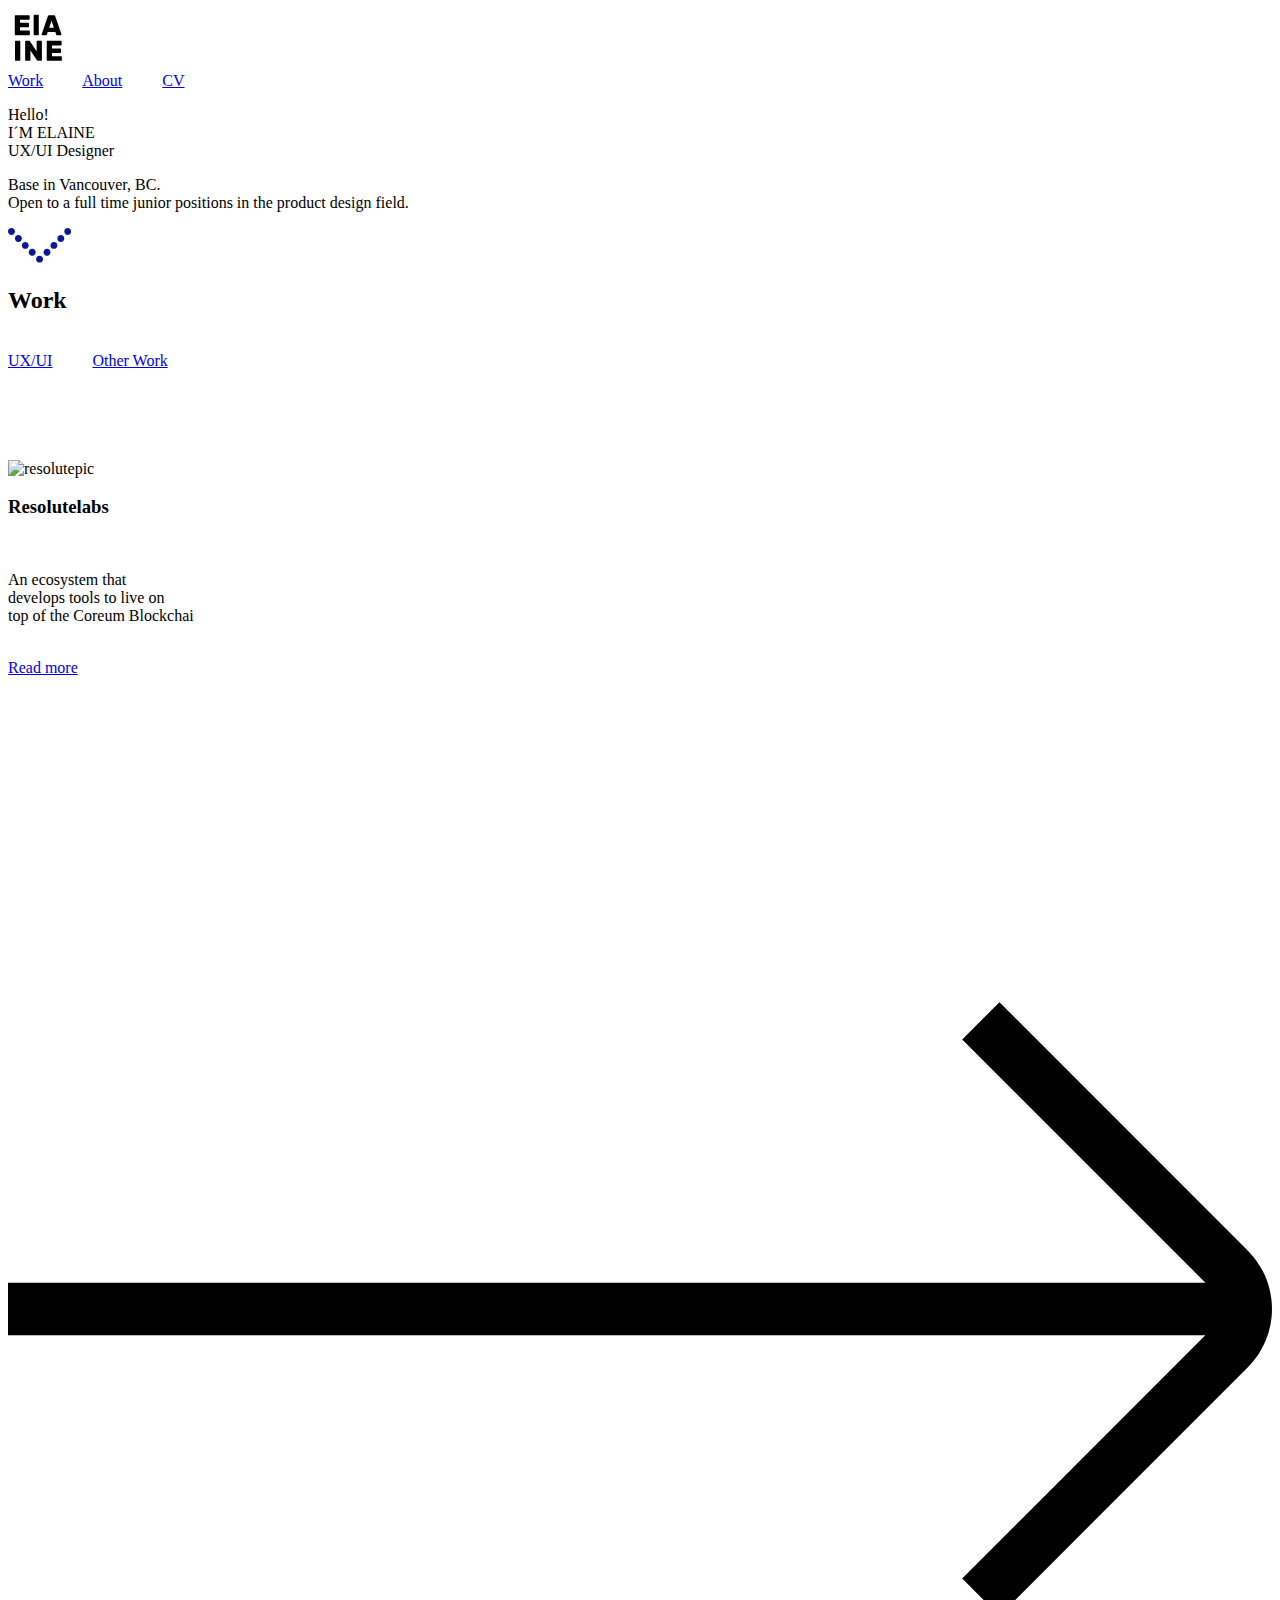
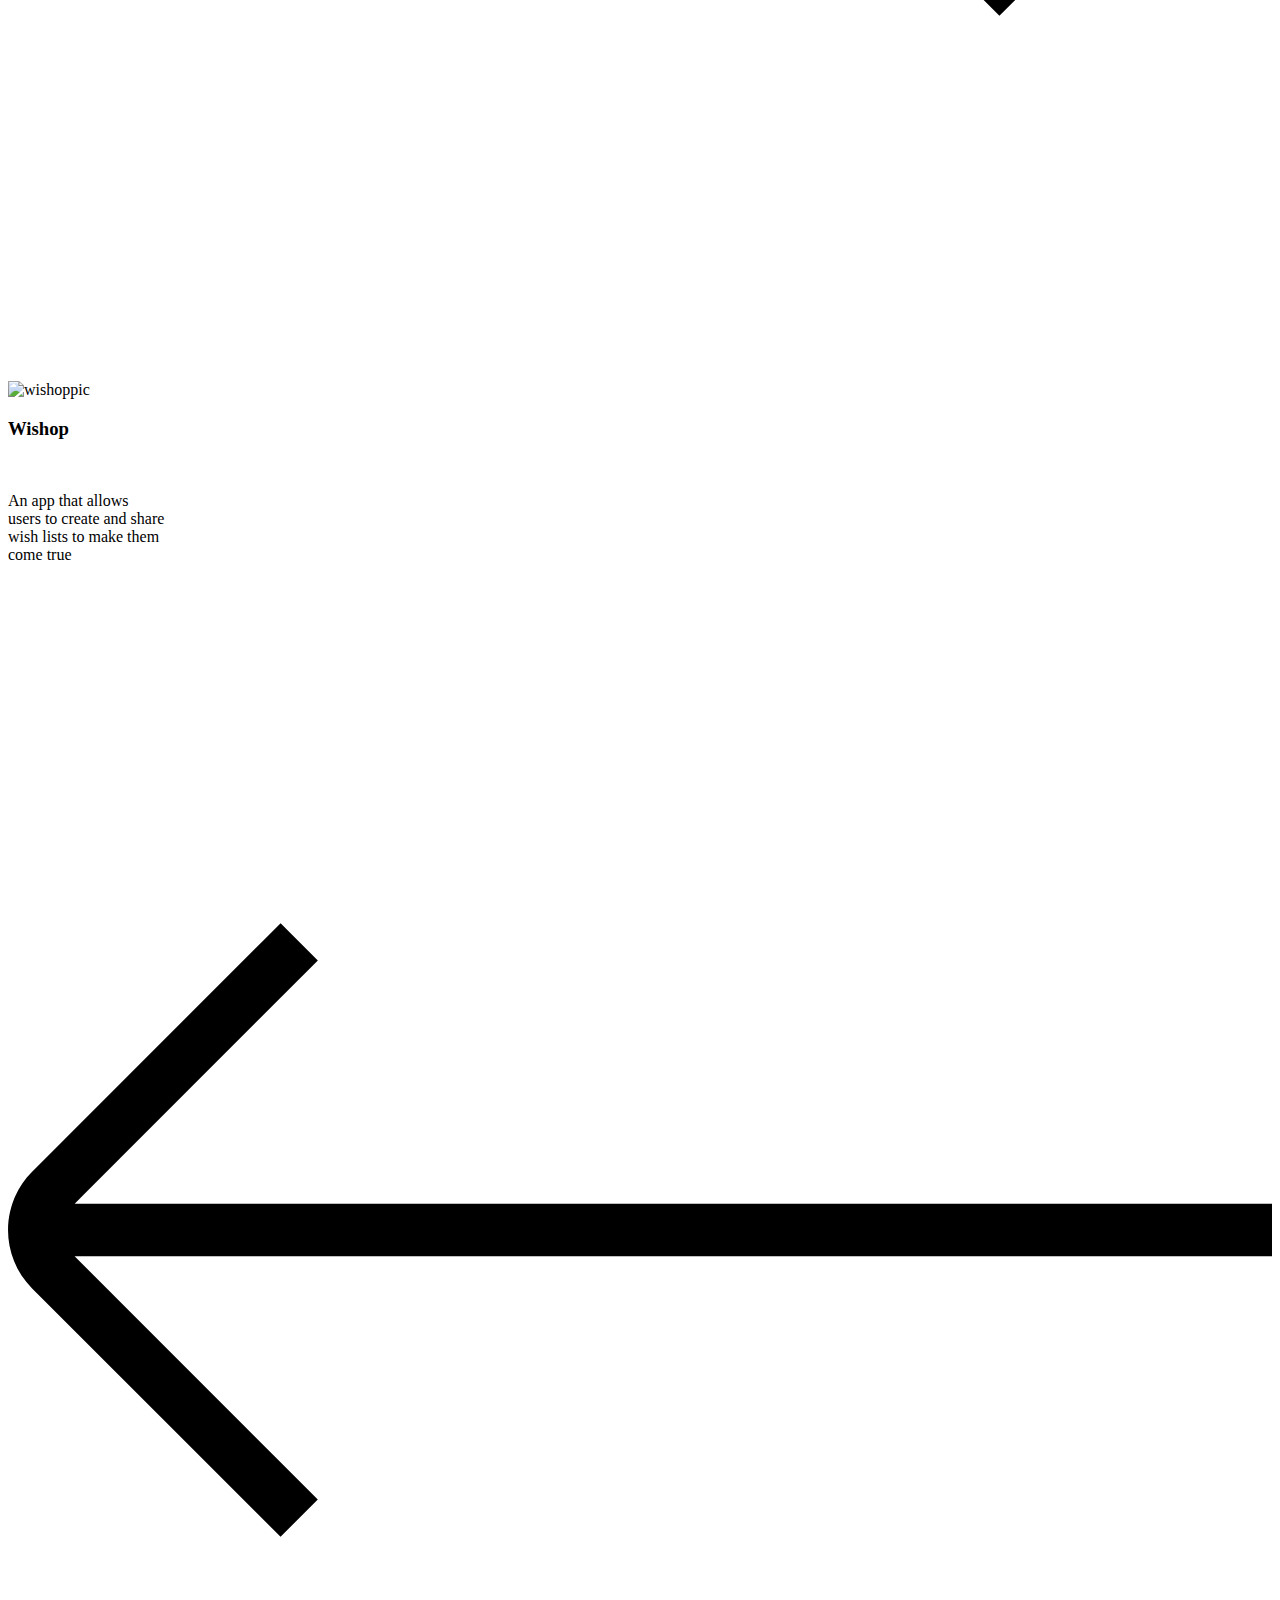
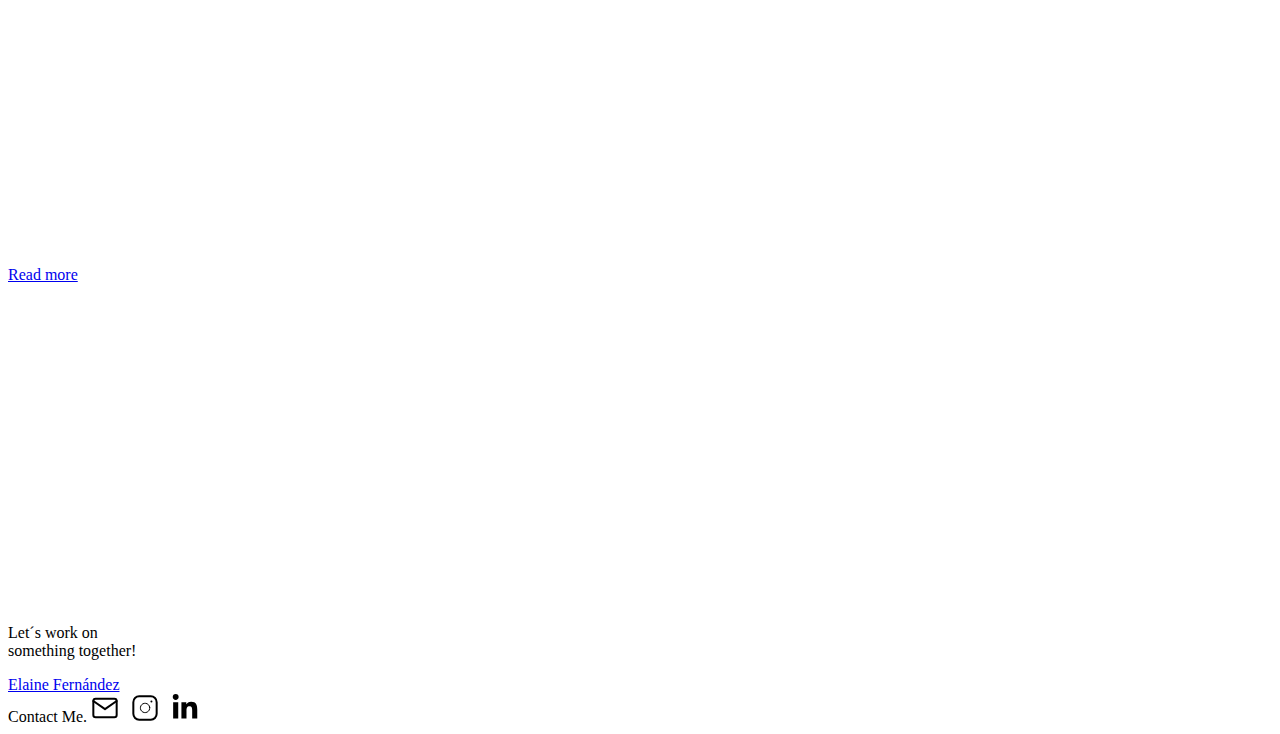
==== index.html @ 351477cb "Update index.html" ====
<!DOCTYPE html>
<html>
<head>
    <meta charset="UTF-8" />
    <meta name="viewport" content="width=device-width, initial-scale=1">

    <title>Elaine Portfolio</title>

    <link rel="stylesheet" href="https://cdn.jsdelivr.net/gh/jgthms/minireset.css@master/minireset.min.css">
    <link rel="stylesheet" href="style.css">

    <link rel="preconnect" href="https://fonts.googleapis.com">
   

    <link rel="preconnect" href="https://fonts.gstatic.com" crossorigin>
    <link href="https://fonts.googleapis.com/css2?family=Rubik:ital,wght@0,300;0,400;0,500;0,600;0,700;0,800;1,300&display=swap" rel="stylesheet">

   
    <link rel="icon" type="image/x-icon" href="Images/Favicone.svg">
  
    
</head>


<body>
    

    <section class="topnavbar1">
      

        <a href="logo"><svg height="60px" stroke-miterlimit="10" style="fill-rule:nonzero;clip-rule:evenodd;stroke-linecap:round;stroke-linejoin:round;" version="1.1" viewBox="0 0 37 42" width="60px"  xml:space="preserve" xmlns="http://www.w3.org/2000/svg" xmlns:vectornator="http://vectornator.io" xmlns:xlink="http://www.w3.org/1999/xlink">
        <defs/>
        <g id="Untitled" vectornator:layerName="Untitled">
        <path d="M12.2575 15.8C12.4042 15.8 12.5308 15.8533 12.6375 15.96C12.7442 16.0667 12.7975 16.1933 12.7975 16.34L12.7975 18.46C12.7975 18.6067 12.7442 18.7333 12.6375 18.84C12.5308 18.9467 12.4042 19 12.2575 19L2.7775 19C2.63083 19 2.50417 18.9467 2.3975 18.84C2.29083 18.7333 2.2375 18.6067 2.2375 18.46L2.2375 5.54C2.2375 5.39333 2.29083 5.26667 2.3975 5.16C2.50417 5.05333 2.63083 5 2.7775 5L12.0975 5C12.2442 5 12.3708 5.05333 12.4775 5.16C12.5842 5.26667 12.6375 5.39333 12.6375 5.54L12.6375 7.66C12.6375 7.80667 12.5842 7.93333 12.4775 8.04C12.3708 8.14667 12.2442 8.2 12.0975 8.2L5.9375 8.2L5.9375 10.36L11.6575 10.36C11.8042 10.36 11.9308 10.4133 12.0375 10.52C12.1442 10.6267 12.1975 10.7533 12.1975 10.9L12.1975 13.02C12.1975 13.1667 12.1442 13.2933 12.0375 13.4C11.9308 13.5067 11.8042 13.56 11.6575 13.56L5.9375 13.56L5.9375 15.8L12.2575 15.8ZM19.0491 18.46C19.0491 18.6067 18.9957 18.7333 18.8891 18.84C18.7824 18.9467 18.6557 19 18.5091 19L15.9891 19C15.8424 19 15.7157 18.9467 15.6091 18.84C15.5024 18.7333 15.4491 18.6067 15.4491 18.46L15.4491 5.34C15.4491 5.19333 15.5024 5.06667 15.6091 4.96C15.7157 4.85333 15.8424 4.8 15.9891 4.8L18.5091 4.8C18.6557 4.8 18.7824 4.85333 18.8891 4.96C18.9957 5.06667 19.0491 5.19333 19.0491 5.34L19.0491 18.46ZM29.607 5C29.8737 5 30.0737 5.07333 30.207 5.22C30.3537 5.36667 30.4537 5.51333 30.507 5.66L34.867 18.26C34.9204 18.3933 34.947 18.4933 34.947 18.56C34.947 18.68 34.9004 18.7867 34.807 18.88C34.727 18.96 34.627 19 34.507 19L31.987 19C31.7204 19 31.527 18.9467 31.407 18.84C31.3004 18.72 31.2337 18.6067 31.207 18.5L30.647 16.84L25.327 16.84L24.767 18.5C24.7404 18.6067 24.667 18.72 24.547 18.84C24.4404 18.9467 24.2537 19 23.987 19L21.467 19C21.347 19 21.2404 18.96 21.147 18.88C21.067 18.7867 21.027 18.68 21.027 18.56C21.027 18.4933 21.0537 18.3933 21.107 18.26L25.467 5.66C25.5204 5.51333 25.6137 5.36667 25.747 5.22C25.8937 5.07333 26.1004 5 26.367 5L29.607 5ZM26.367 13.74L29.607 13.74L27.987 8.94L26.367 13.74Z" fill="#000000" fill-rule="nonzero" opacity="1" stroke="none" vectornator:layerName="path"/>
        <path d="M2.94 37C2.79333 37 2.66667 36.9467 2.56 36.84C2.45333 36.7333 2.4 36.6067 2.4 36.46L2.4 23.54C2.4 23.3933 2.45333 23.2667 2.56 23.16C2.66667 23.0533 2.79333 23 2.94 23L5.56 23C5.70667 23 5.83333 23.0533 5.94 23.16C6.04667 23.2667 6.1 23.3933 6.1 23.54L6.1 36.46C6.1 36.6067 6.04667 36.7333 5.94 36.84C5.83333 36.9467 5.70667 37 5.56 37L2.94 37ZM18.6039 37C18.3772 37 18.1906 36.94 18.0439 36.82C17.9106 36.7 17.8239 36.6067 17.7839 36.54L13.2039 29.7L13.2039 36.46C13.2039 36.6067 13.1506 36.7333 13.0439 36.84C12.9372 36.9467 12.8106 37 12.6639 37L10.0439 37C9.89724 37 9.77057 36.9467 9.66391 36.84C9.55724 36.7333 9.50391 36.6067 9.50391 36.46L9.50391 23.54C9.50391 23.3933 9.55724 23.2667 9.66391 23.16C9.77057 23.0533 9.89724 23 10.0439 23L12.1239 23C12.3506 23 12.5306 23.06 12.6639 23.18C12.8106 23.3 12.9039 23.3933 12.9439 23.46L17.5239 30.3L17.5239 23.54C17.5239 23.3933 17.5772 23.2667 17.6839 23.16C17.7906 23.0533 17.9172 23 18.0639 23L20.6839 23C20.8306 23 20.9572 23.0533 21.0639 23.16C21.1706 23.2667 21.2239 23.3933 21.2239 23.54L21.2239 36.46C21.2239 36.6067 21.1706 36.7333 21.0639 36.84C20.9572 36.9467 20.8306 37 20.6839 37L18.6039 37ZM34.6356 33.8C34.7823 33.8 34.909 33.8533 35.0156 33.96C35.1223 34.0667 35.1756 34.1933 35.1756 34.34L35.1756 36.46C35.1756 36.6067 35.1223 36.7333 35.0156 36.84C34.909 36.9467 34.7823 37 34.6356 37L25.1556 37C25.009 37 24.8823 36.9467 24.7756 36.84C24.669 36.7333 24.6156 36.6067 24.6156 36.46L24.6156 23.54C24.6156 23.3933 24.669 23.2667 24.7756 23.16C24.8823 23.0533 25.009 23 25.1556 23L34.4756 23C34.6223 23 34.749 23.0533 34.8556 23.16C34.9623 23.2667 35.0156 23.3933 35.0156 23.54L35.0156 25.66C35.0156 25.8067 34.9623 25.9333 34.8556 26.04C34.749 26.1467 34.6223 26.2 34.4756 26.2L28.3156 26.2L28.3156 28.36L34.0356 28.36C34.1823 28.36 34.309 28.4133 34.4156 28.52C34.5223 28.6267 34.5756 28.7533 34.5756 28.9L34.5756 31.02C34.5756 31.1667 34.5223 31.2933 34.4156 31.4C34.309 31.5067 34.1823 31.56 34.0356 31.56L28.3156 31.56L28.3156 33.8L34.6356 33.8Z" fill="#000000" fill-rule="nonzero" opacity="1" stroke="none" vectornator:layerName="path"/>
        </g>
        </svg></a> 
    

      <div class="topnavbar">

            <a class="active" href="#work">Work</a>
            &emsp;&emsp; 
            <a class=¨about¨ href="#aboutme">About</a>
            &emsp;&emsp; 
            <a class=¨cv¨ href="#CV">CV</a>
      </div>
                        
    </section>
             

    <section class="header"> 
      
      <div class="title">

        <p>
          Hello!
          <br>I´M <span>ELAINE</span><br>
          UX/UI Designer  
        </p>
    
      </div>
        
      <div class="subtitle">

        <p> Base in Vancouver, BC.<br>
        Open to a full time junior positions in the product design field.
        </p>

      </div>
      
    
        
      <div class="arrowdown">

        <a href="arrowdown1"><svg height="5%" width="5%" stroke-miterlimit="10" style="fill-rule:nonzero;clip-rule:evenodd;stroke-linecap:round;stroke-linejoin:round;" version="1.1" viewBox="0 0 129 71" xml:space="preserve" xmlns="http://www.w3.org/2000/svg" xmlns:vectornator="http://vectornator.io" xmlns:xlink="http://www.w3.org/1999/xlink">
          <defs/>
          <clipPath id="ArtboardFrame">
          <rect height="71" width="129" x="0" y="0"/>
          </clipPath>
          <g clip-path="url(#ArtboardFrame)" id="Untitled" vectornator:layerName="Untitled">
          <path d="M0 7.1C0 3.17878 3.15849 0 7.05469 0C10.9509 0 14.1094 3.17878 14.1094 7.1C14.1094 11.0212 10.9509 14.2 7.05469 14.2C3.15849 14.2 0 11.0212 0 7.1Z" fill="#07169a" fill-rule="nonzero" opacity="1" stroke="none" vectornator:layerName="ellipse"/>
          <path d="M114.89 7.1C114.89 3.17878 118.049 0 121.945 0C125.841 0 129 3.17878 129 7.1C129 11.0212 125.841 14.2 121.945 14.2C118.049 14.2 114.89 11.0212 114.89 7.1Z" fill="#07169a" fill-rule="nonzero" opacity="1" stroke="none" vectornator:layerName="ellipse"/>
          <path d="M14.1094 21.3C14.1094 17.3788 17.2679 14.2 21.1641 14.2C25.0603 14.2 28.2188 17.3788 28.2188 21.3C28.2188 25.2212 25.0603 28.4 21.1641 28.4C17.2679 28.4 14.1094 25.2212 14.1094 21.3Z" fill="#07169a" fill-rule="nonzero" opacity="1" stroke="none" vectornator:layerName="ellipse"/>
          <path d="M100.781 21.3C100.781 17.3788 103.94 14.2 107.836 14.2C111.732 14.2 114.891 17.3788 114.891 21.3C114.891 25.2212 111.732 28.4 107.836 28.4C103.94 28.4 100.781 25.2212 100.781 21.3Z" fill="#07169a" fill-rule="nonzero" opacity="1" stroke="none" vectornator:layerName="ellipse"/>
          <path d="M28.2187 35.5C28.2187 31.5788 31.3772 28.4 35.2734 28.4C39.1696 28.4 42.3281 31.5788 42.3281 35.5C42.3281 39.4212 39.1696 42.6 35.2734 42.6C31.3772 42.6 28.2187 39.4212 28.2187 35.5Z" fill="#07169a" fill-rule="nonzero" opacity="1" stroke="none" vectornator:layerName="ellipse"/>
          <path d="M42.3281 49.7C42.3281 45.7788 45.4866 42.6 49.3828 42.6C53.279 42.6 56.4375 45.7788 56.4375 49.7C56.4375 53.6212 53.279 56.8 49.3828 56.8C45.4866 56.8 42.3281 53.6212 42.3281 49.7Z" fill="#07169a" fill-rule="nonzero" opacity="1" stroke="none" vectornator:layerName="ellipse"/>
          <path d="M72.5625 49.7C72.5625 45.7788 75.721 42.6 79.6172 42.6C83.5134 42.6 86.6719 45.7788 86.6719 49.7C86.6719 53.6212 83.5134 56.8 79.6172 56.8C75.721 56.8 72.5625 53.6212 72.5625 49.7Z" fill="#07169a" fill-rule="nonzero" opacity="1" stroke="none" vectornator:layerName="ellipse"/>
          <path d="M57.3646 63.9C57.3646 59.9788 60.5231 56.8 64.4193 56.8C68.3155 56.8 71.474 59.9788 71.474 63.9C71.474 67.8212 68.3155 71 64.4193 71C60.5231 71 57.3646 67.8212 57.3646 63.9Z" fill="#07169a" fill-rule="nonzero" opacity="1" stroke="none" vectornator:layerName="ellipse"/>
          <path d="M86.6719 35.5C86.6719 31.5788 89.8304 28.4 93.7266 28.4C97.6228 28.4 100.781 31.5788 100.781 35.5C100.781 39.4212 97.6228 42.6 93.7266 42.6C89.8304 42.6 86.6719 39.4212 86.6719 35.5Z" fill="#07169a" fill-rule="nonzero" opacity="1" stroke="none" vectornator:layerName="ellipse"/>
          </g>
          </svg>
          </a>

        </div>

        
      </section>



    <section class="work"> 

            <h2>Work</h2>
            <br>

      <div class="projects"> 
            

            <a class="active" href="#ux_ui">UX/UI</a>
            &emsp;&emsp;
            <a class=¨other¨ href="#other_work">Other Work</a>
        
            <br><br><br><br><br><br>
        
      </div>
    
  </Section>
    
  <section class="resolutelabs">

        <div class="imageresolute">
          <img src="Images/Pic_1_Resolute.jpg" alt="resolutepic" width="447" height="588">
        </div>

        <div class="resolutetext">
  
            <h3>Resolutelabs</h3> <br>
        
              <p> An ecosystem that <br> 
                develops tools to live on <br> 
                top of the Coreum Blockchai  
              </p>
            
            <br>

            <div class="read">

              <a class="read1" href="moreresolutelabs">Read more 

                <svg xmlns="http://www.w3.org/2000/svg" id="arrow-right" data-name="Layer 1" viewBox="0 0 24 24" class="arrow-right-d">
                <path d="m23.542,10.892l-4.717-4.717-.707.707,4.618,4.618H0v1h22.734l-4.617,4.617.707.707,4.718-4.718c.61-.61.61-1.604,0-2.214Z"/> 
                </svg>
        
              </a> 
  
            </div>  

        </div>

    </section>
    
      <br><br>
      
     
    
      <section class="wishop">

        <div class="imagewishop">
          <img src="Images/Pic_2_Whishop.jpg" alt="wishoppic" width="447" height="588">
        </div>

        <div class="wishoptext">
  
            <h3>Wishop</h3><br>
        
            <p>An app that allows<br> 
                users to create and share<br> 
                wish lists to make them<br> 
                come true
            </p>
            <br>

            <div class="read">

              <a class="read1" href="moreresolutelabs">

                <svg xmlns="http://www.w3.org/2000/svg" id="Layer_1" data-name="Layer 1" viewBox="0 0 24 24" class="arrow-left">
                  <path d="m24,11.5H1.266l4.617-4.617-.707-.707L.458,10.894c-.61.61-.61,1.604,0,2.215l4.717,4.716.707-.707L1.265,12.5h22.735v-1Z"/>
                </svg>
                Read more 
              </a> 
            </div>  

        </div>
    
      </section>



      <br><br><br><br><br><br><br><br><br><br><br><br><br><br><br><br><br><br>

      <section class="bluestripe">

        <p>Let´s work on <br>something together!</p>

      </section>


    
    <footer>


    <section class="boxmodel"> 

      <div class="ef">
          <a href="home"><i class="elainefernandez"></i>Elaine Fernández</a> 
         
      </div>
          
      
      <div class="contact">
        
          <span class="con">Contact Me.</span>

            
           <span class="iconsf">
           
            <a href="mail"><svg width="28" height="28"  viewBox="0 0 28 28" fill="none" xmlns="http://www.w3.org/2000/svg">
            <path d="M4.66666 4.66669H23.3333C24.6167 4.66669 25.6667 5.71669 25.6667 7.00002V21C25.6667 22.2834 24.6167 23.3334 23.3333 23.3334H4.66666C3.38333 23.3334 2.33333 22.2834 2.33333 21V7.00002C2.33333 5.71669 3.38333 4.66669 4.66666 4.66669Z" stroke="black" stroke-width="2" stroke-linecap="round" stroke-linejoin="round"/>
            <path d="M25.6667 7L14 15.1667L2.33333 7" stroke="black" stroke-width="2" stroke-linecap="round" stroke-linejoin="round"/>
            </svg></a>
            &nbsp;

            <a href="instagram"><svg width="28" height="28" viewBox="0 0 28 28" fill="none" xmlns="http://www.w3.org/2000/svg">
            <path d="M19.8333 2.33331H8.16666C4.945 2.33331 2.33333 4.94499 2.33333 8.16665V19.8333C2.33333 23.055 4.945 25.6666 8.16666 25.6666H19.8333C23.055 25.6666 25.6667 23.055 25.6667 19.8333V8.16665C25.6667 4.94499 23.055 2.33331 19.8333 2.33331Z" stroke="black" stroke-width="2" stroke-linecap="round" stroke-linejoin="round"/>
            <path d="M18.6667 13.265C18.8106 14.2359 18.6448 15.2276 18.1927 16.0988C17.7406 16.9701 17.0253 17.6766 16.1486 18.1179C15.2718 18.5592 14.2782 18.7128 13.3091 18.5569C12.34 18.401 11.4447 17.9434 10.7506 17.2493C10.0566 16.5553 9.59902 15.66 9.44308 14.6909C9.28714 13.7218 9.44074 12.7282 9.88205 11.8514C10.3234 10.9746 11.0299 10.2593 11.9011 9.80727C12.7724 9.35518 13.764 9.18934 14.735 9.33332C15.7254 9.48018 16.6423 9.94169 17.3503 10.6497C18.0583 11.3577 18.5198 12.2746 18.6667 13.265Z" stroke="black" stroke-width="1" stroke-linecap="round" stroke-linejoin="round"/>
            <path d="M20.4167 7.58331H20.4283" stroke="black" stroke-width="2" stroke-linecap="round" stroke-linejoin="round"/>
            </svg></a>
            &nbsp;
            
            <a href="linkedin"><svg width="28" height="28" xmlns="http://www.w3.org/2000/svg" viewBox="0 0 448 512">
            <path d="M100.28 448H7.4V148.9h92.88zM53.79 108.1C24.09 108.1 0 83.5 0 53.8a53.79 53.79 0 0 1 107.58 0c0 29.7-24.1 54.3-53.79 54.3zM447.9 448h-92.68V302.4c0-34.7-.7-79.2-48.29-79.2-48.29 0-55.69 37.7-55.69 76.7V448h-92.78V148.9h89.08v40.8h1.3c12.4-23.5 42.69-48.3 87.88-48.3 94 0 111.28 61.9 111.28 142.3V448z"/></svg>
            </a>
          
          </span>
        </div>
     

    </section>

    </footer>

    
  </body>


</html>
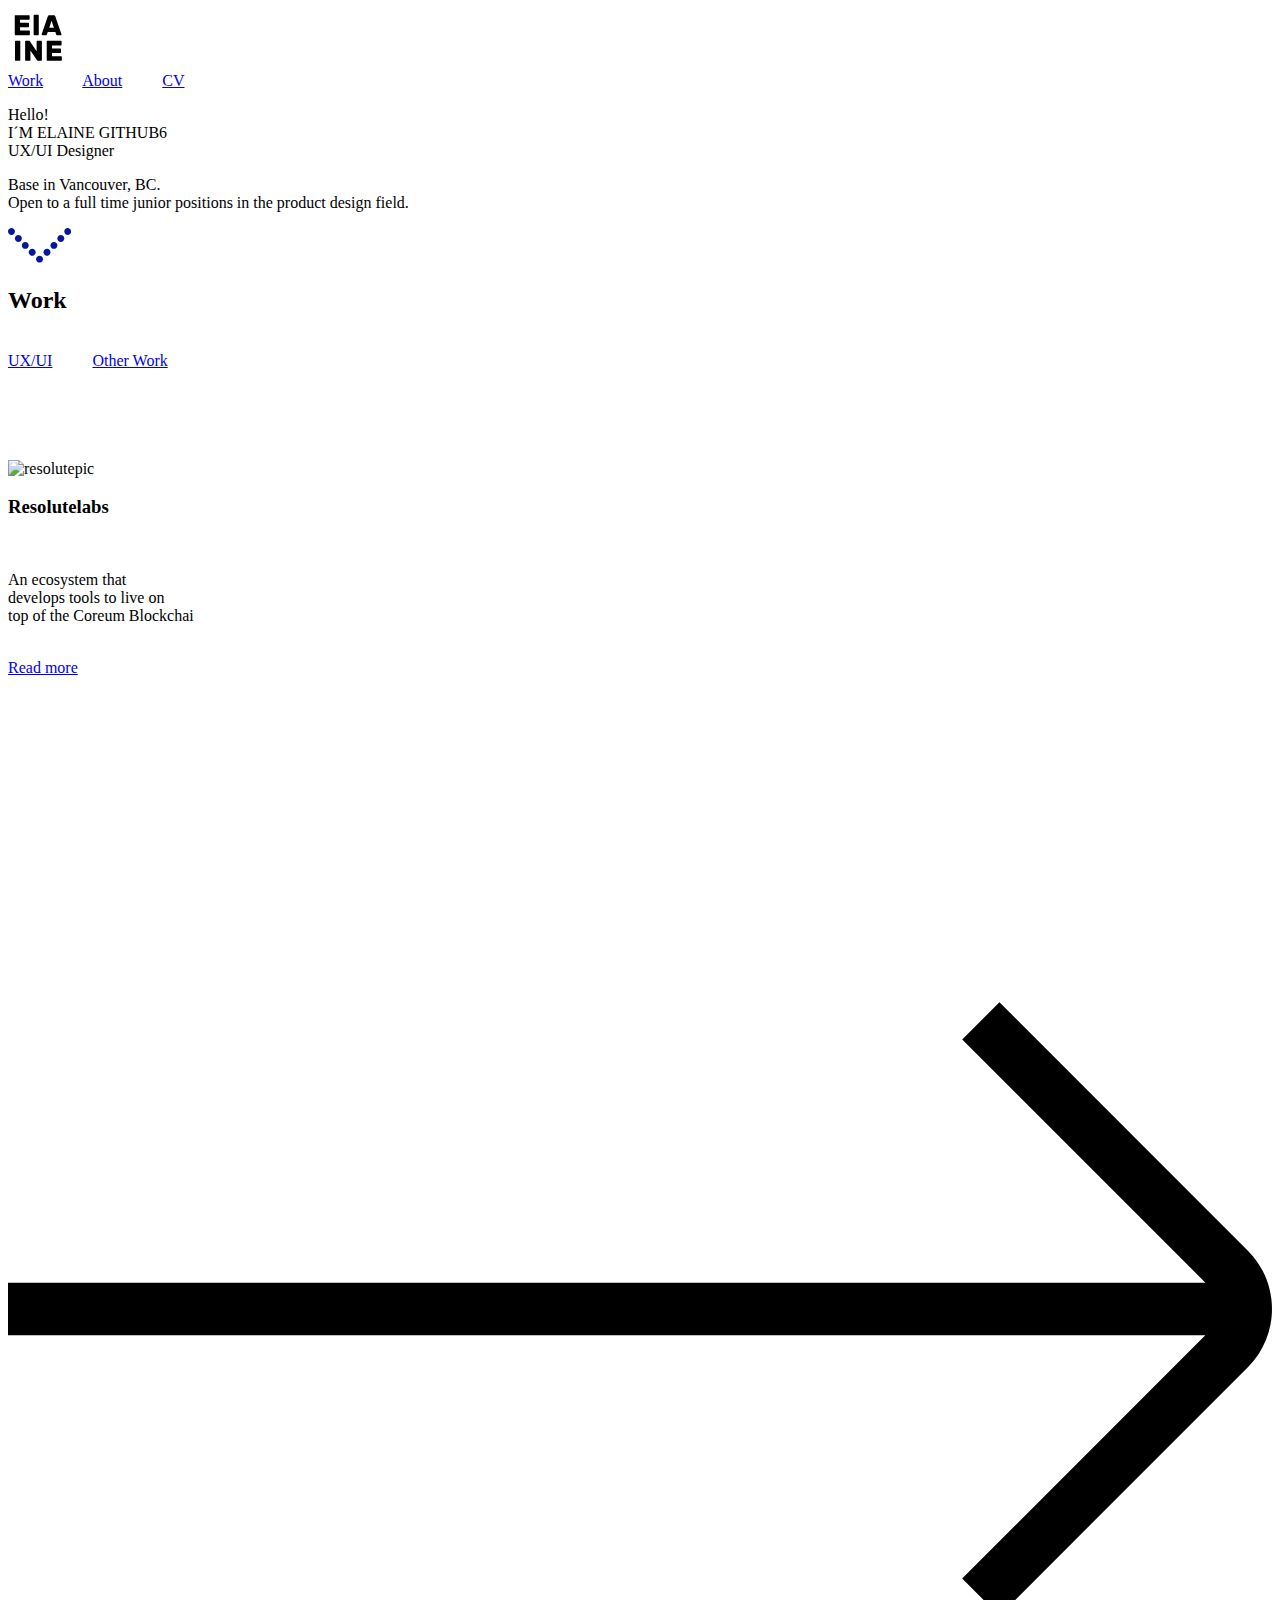
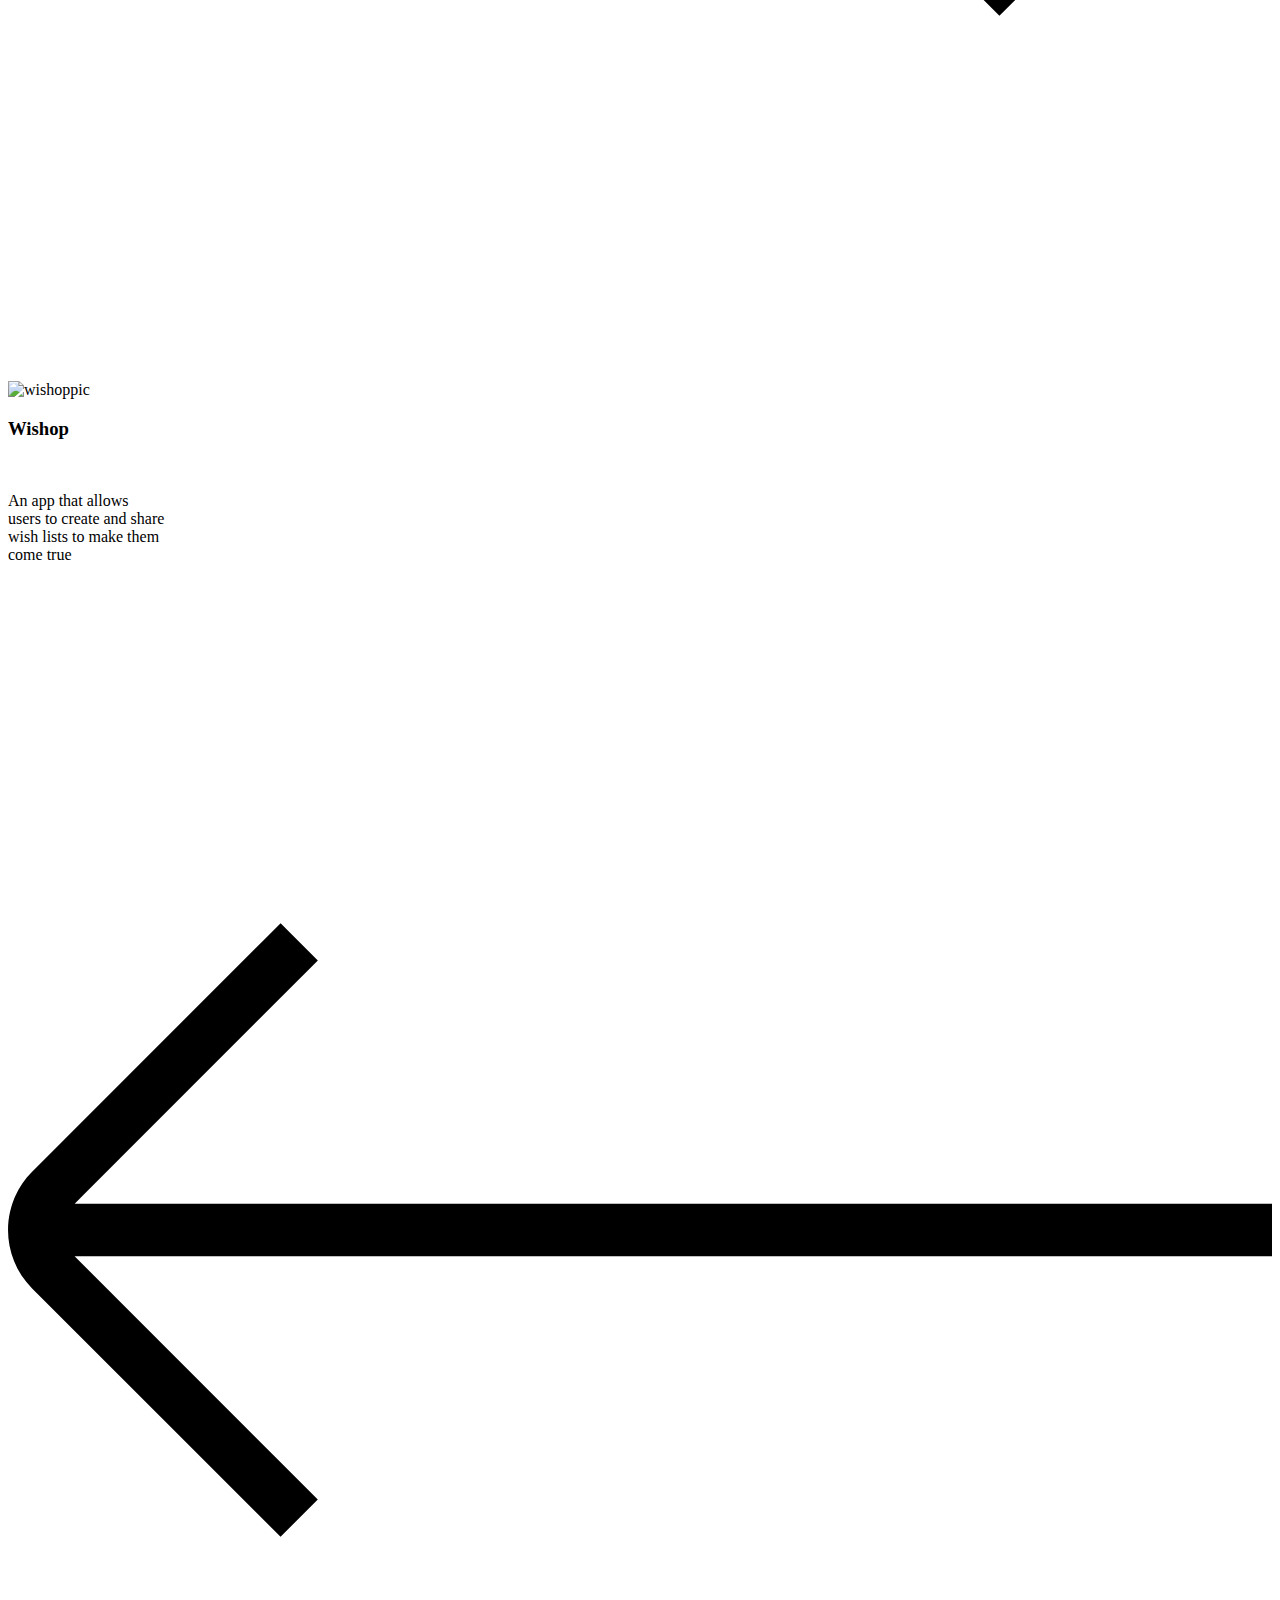
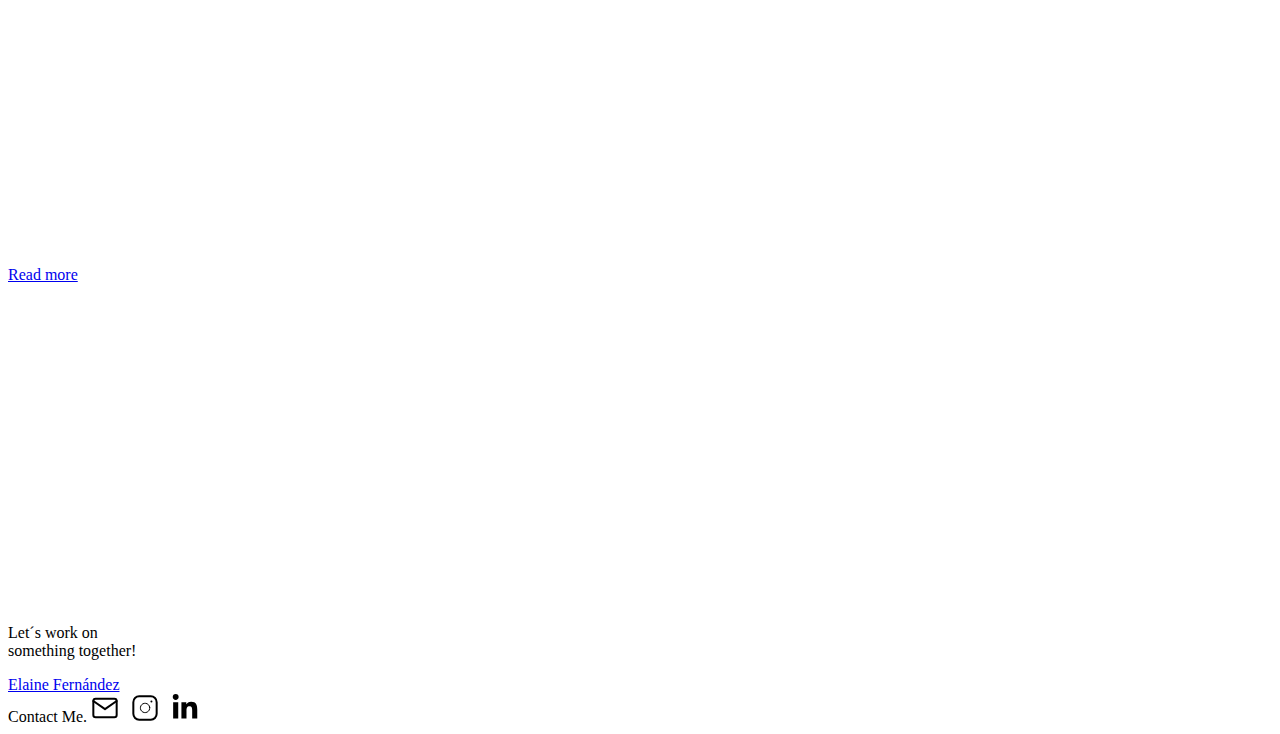
==== commit ad54d991: "Update index.html" ====
--- a/index.html
+++ b/index.html
@@ -55,7 +55,7 @@
 
         <p>
           Hello!
-          <br>I´M <span>ELAINE</span><br>
+          <br>I´M <span>ELAINE GITHUB6</span><br>
           UX/UI Designer  
         </p>
     
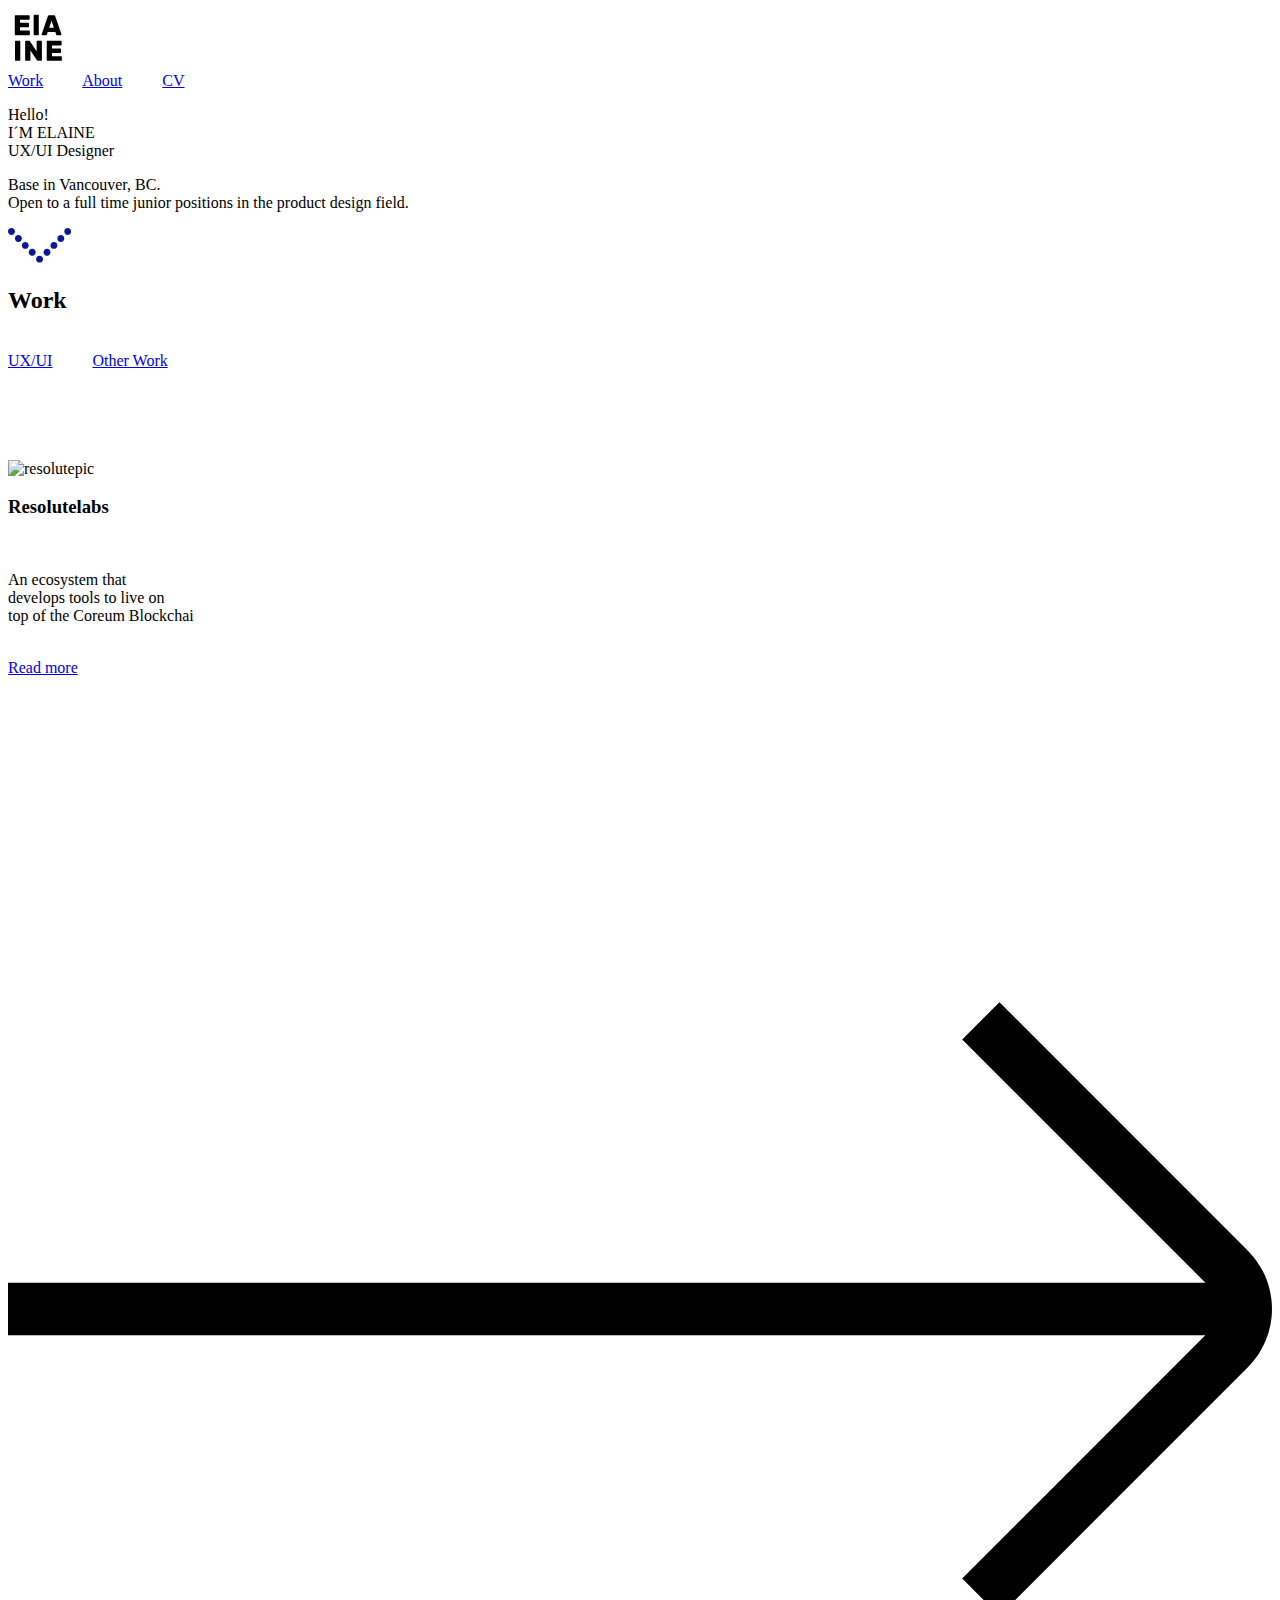
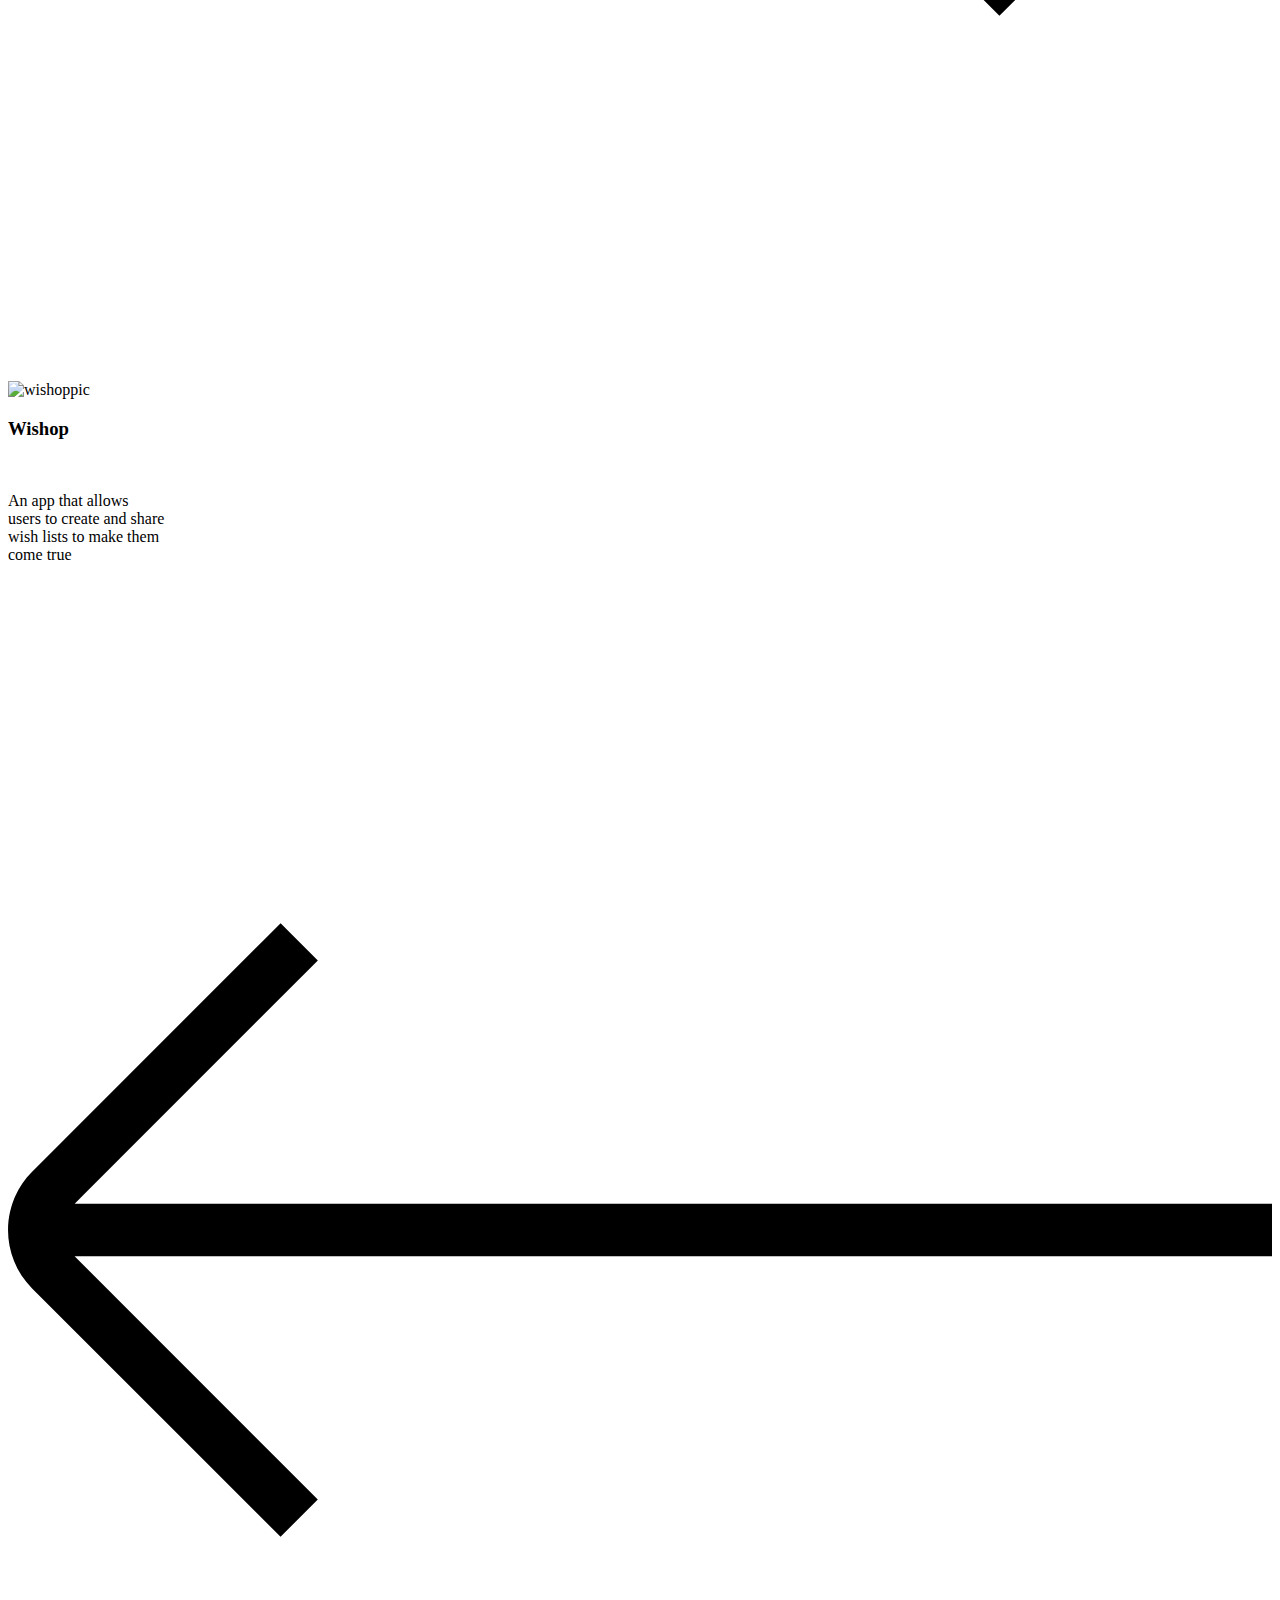
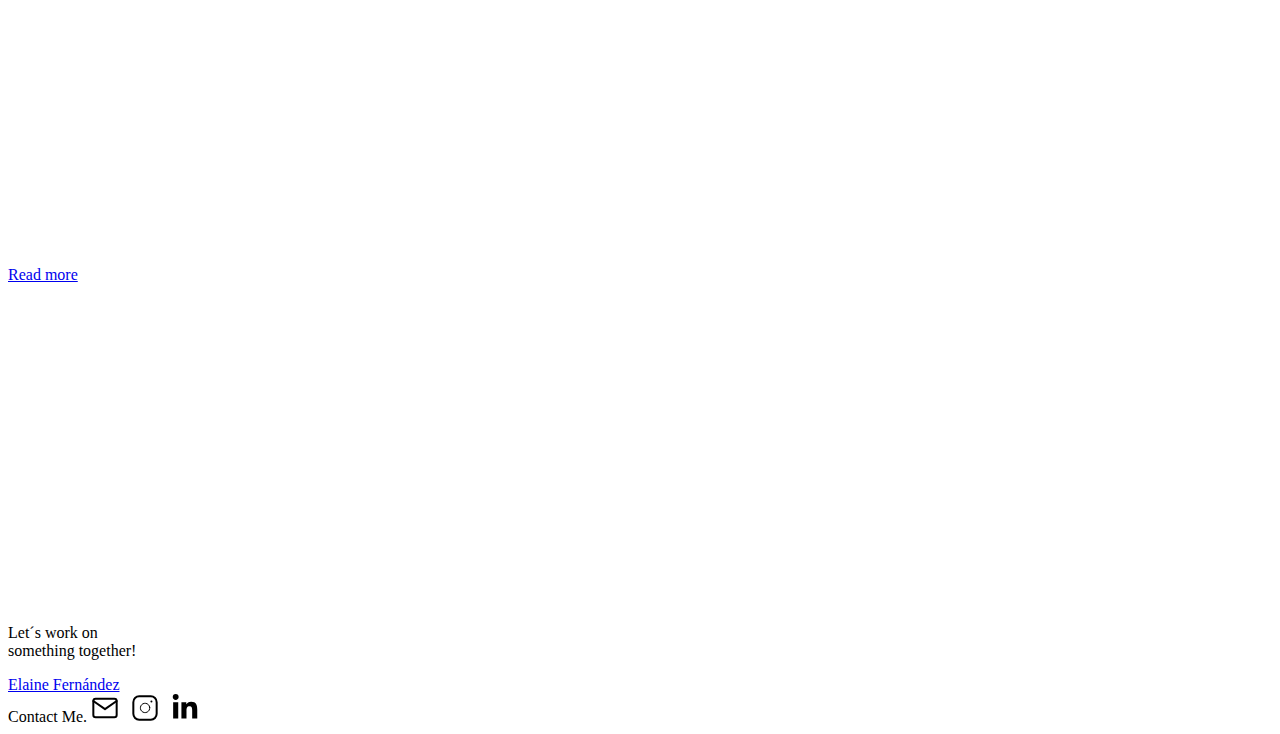
==== commit b56a6e2c: "Update index.html" ====
--- a/index.html
+++ b/index.html
@@ -55,7 +55,7 @@
 
         <p>
           Hello!
-          <br>I´M <span>ELAINE GITHUB6</span><br>
+          <br>I´M <span>ELAINE </span><br>
           UX/UI Designer  
         </p>
     
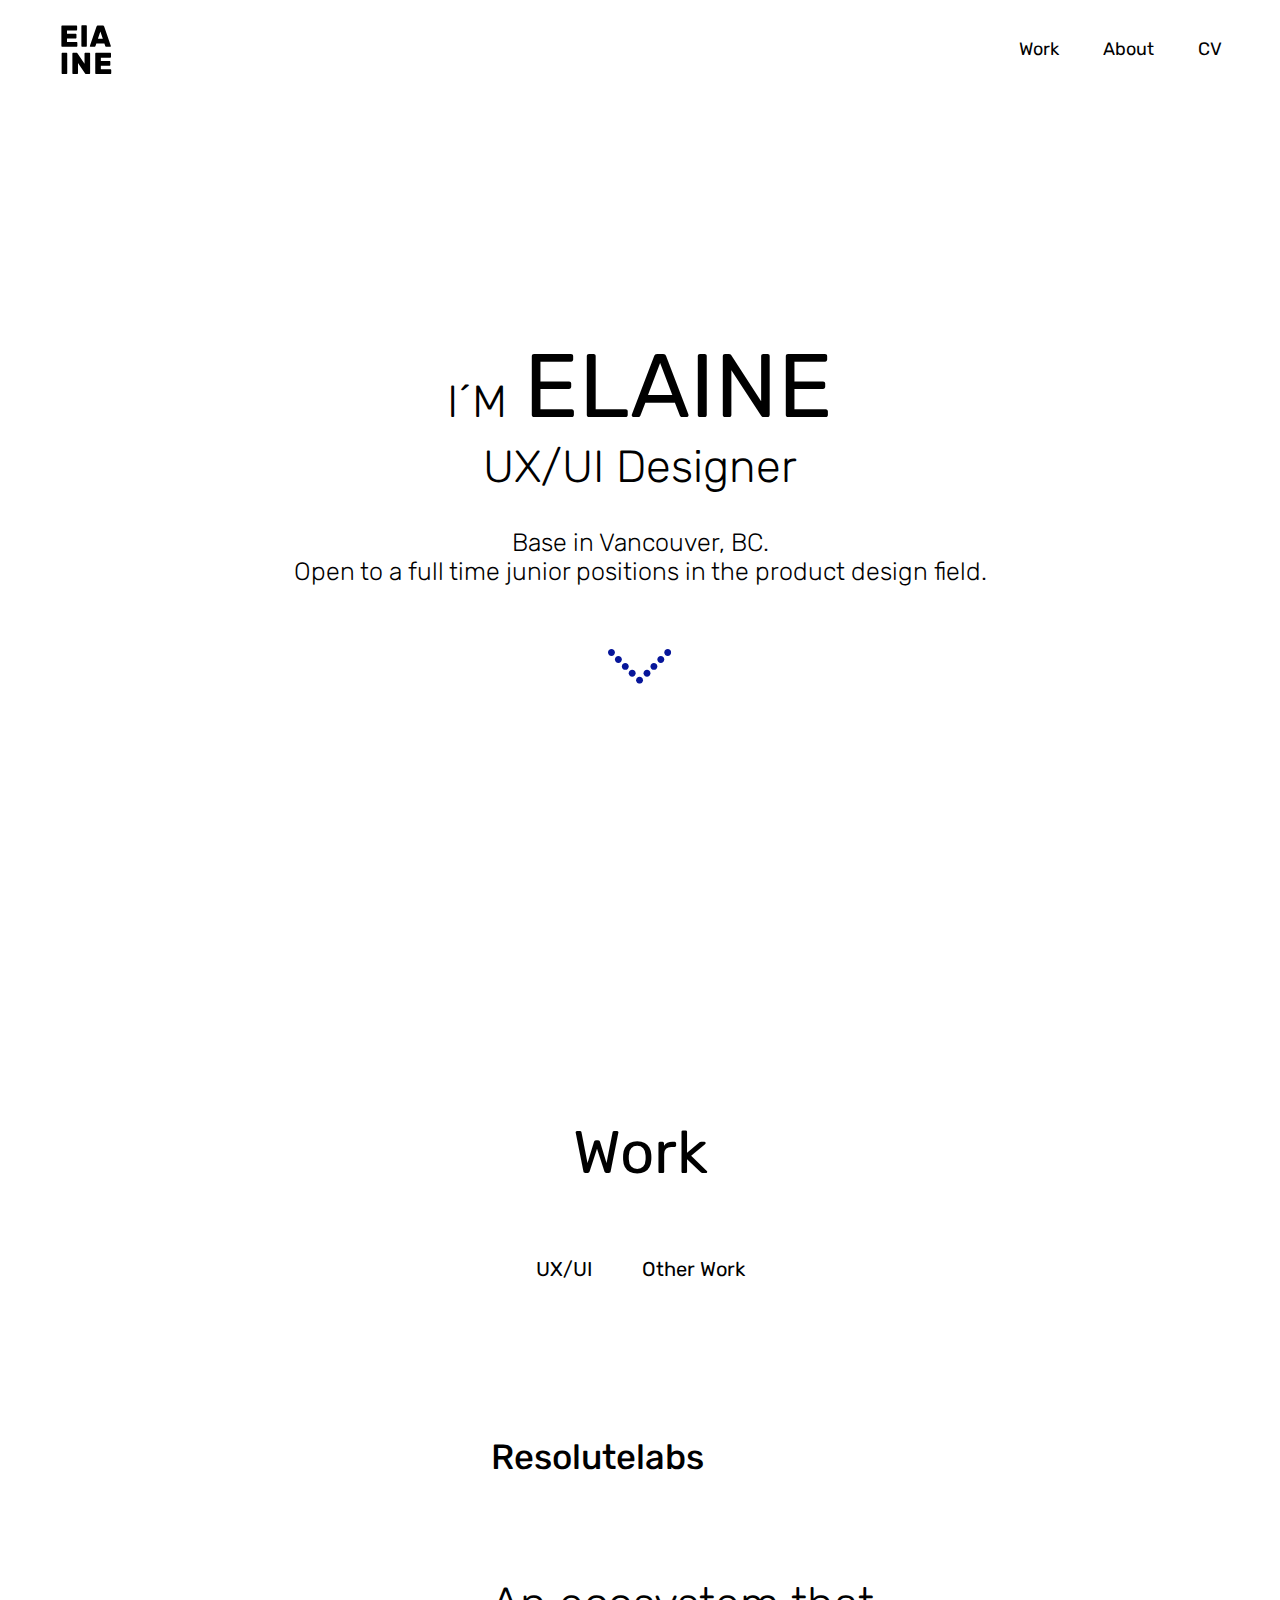
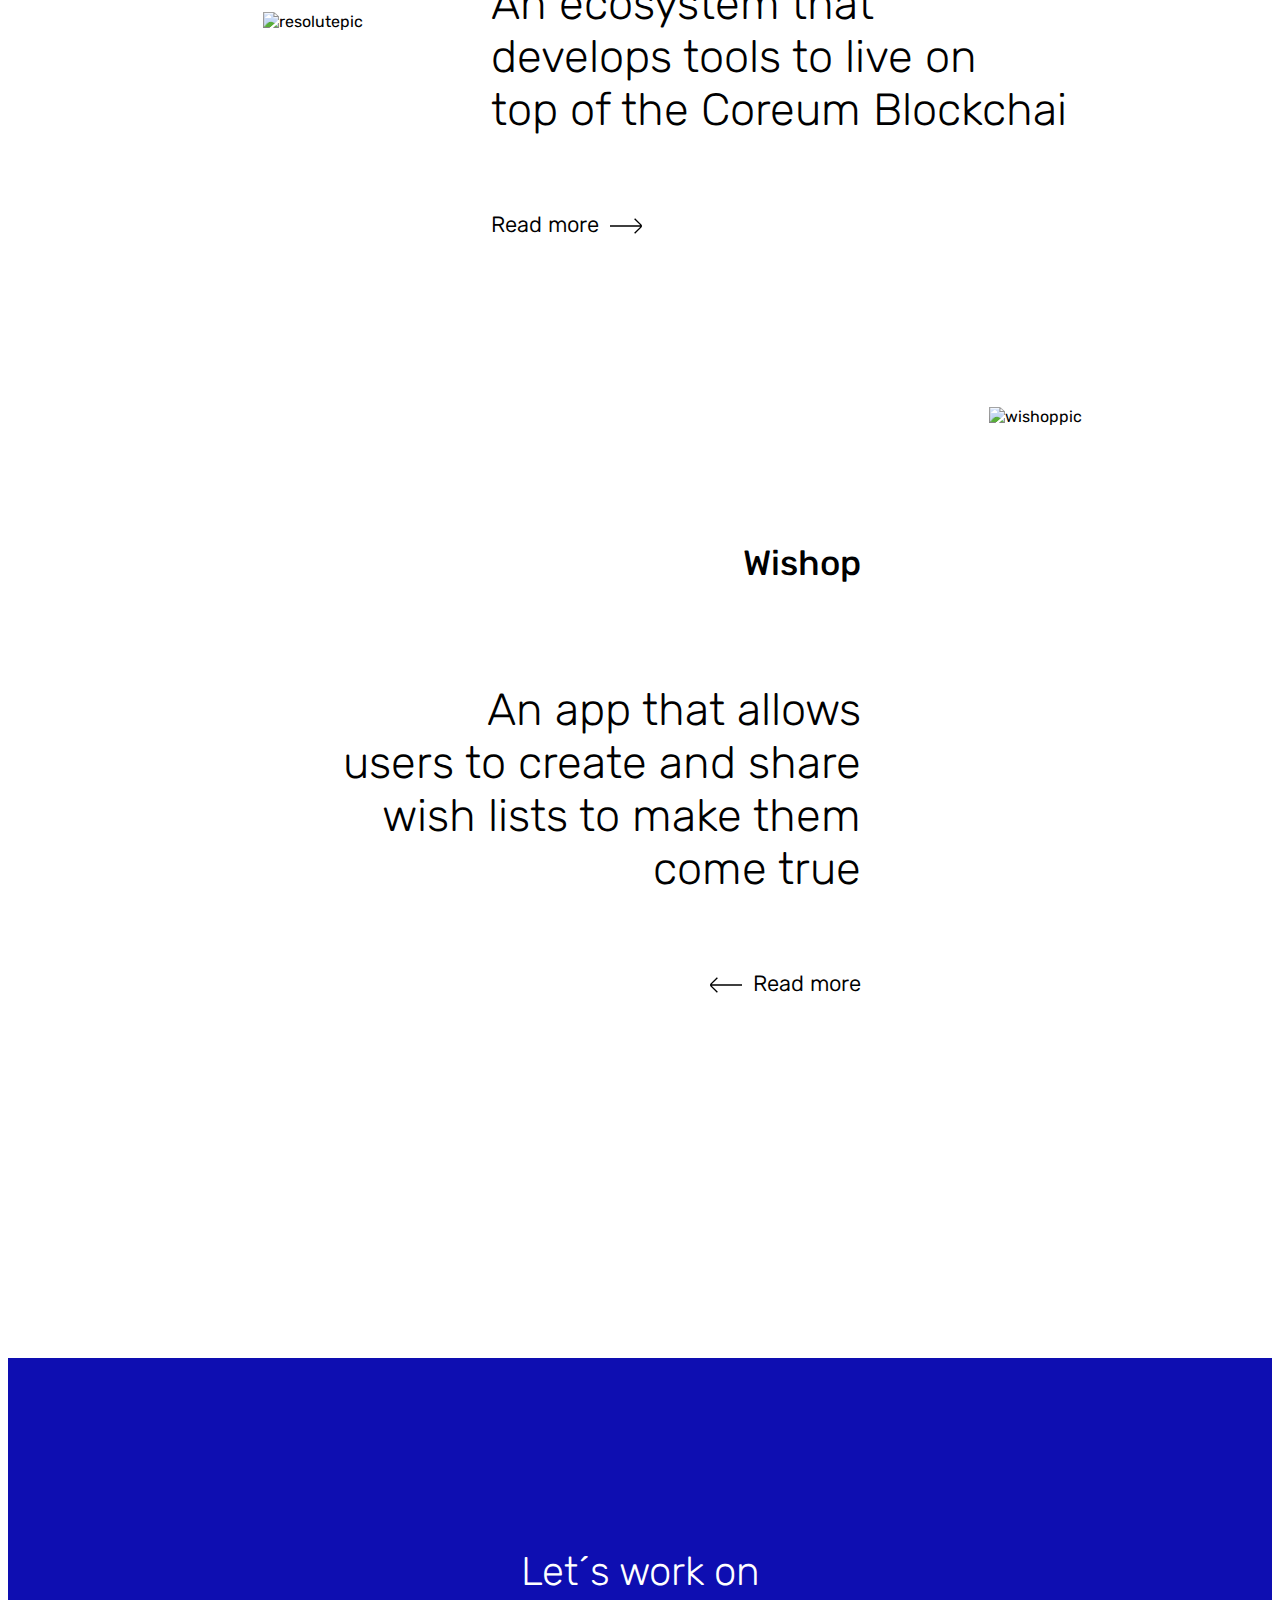
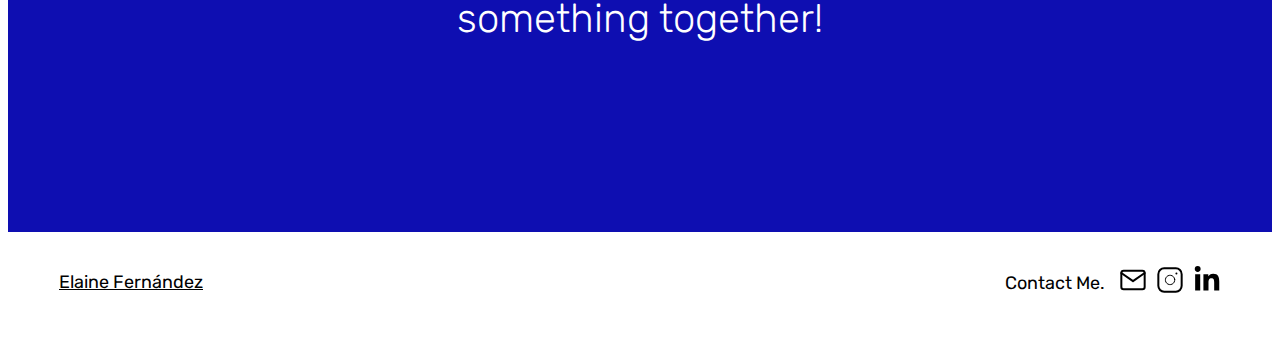
==== commit 45bcccb4: "Add files via upload" ====
--- a/index.html
+++ b/index.html
@@ -27,19 +27,20 @@
 
     <section class="topnavbar1">
       
-
-        <a href="logo"><svg height="60px" stroke-miterlimit="10" style="fill-rule:nonzero;clip-rule:evenodd;stroke-linecap:round;stroke-linejoin:round;" version="1.1" viewBox="0 0 37 42" width="60px"  xml:space="preserve" xmlns="http://www.w3.org/2000/svg" xmlns:vectornator="http://vectornator.io" xmlns:xlink="http://www.w3.org/1999/xlink">
+    
+        <a href="#hero-text"><i class="logoela"><svg height="100%" stroke-miterlimit="10" style="fill-rule:nonzero;clip-rule:evenodd;stroke-linecap:round;stroke-linejoin:round;" version="1.1" viewBox="0 0 37 42" width="60px"  xml:space="preserve" xmlns="http://www.w3.org/2000/svg" xmlns:vectornator="http://vectornator.io" xmlns:xlink="http://www.w3.org/1999/xlink">
         <defs/>
-        <g id="Untitled" vectornator:layerName="Untitled">
+        <g id="logoela" vectornator:layerName="Untitled">
         <path d="M12.2575 15.8C12.4042 15.8 12.5308 15.8533 12.6375 15.96C12.7442 16.0667 12.7975 16.1933 12.7975 16.34L12.7975 18.46C12.7975 18.6067 12.7442 18.7333 12.6375 18.84C12.5308 18.9467 12.4042 19 12.2575 19L2.7775 19C2.63083 19 2.50417 18.9467 2.3975 18.84C2.29083 18.7333 2.2375 18.6067 2.2375 18.46L2.2375 5.54C2.2375 5.39333 2.29083 5.26667 2.3975 5.16C2.50417 5.05333 2.63083 5 2.7775 5L12.0975 5C12.2442 5 12.3708 5.05333 12.4775 5.16C12.5842 5.26667 12.6375 5.39333 12.6375 5.54L12.6375 7.66C12.6375 7.80667 12.5842 7.93333 12.4775 8.04C12.3708 8.14667 12.2442 8.2 12.0975 8.2L5.9375 8.2L5.9375 10.36L11.6575 10.36C11.8042 10.36 11.9308 10.4133 12.0375 10.52C12.1442 10.6267 12.1975 10.7533 12.1975 10.9L12.1975 13.02C12.1975 13.1667 12.1442 13.2933 12.0375 13.4C11.9308 13.5067 11.8042 13.56 11.6575 13.56L5.9375 13.56L5.9375 15.8L12.2575 15.8ZM19.0491 18.46C19.0491 18.6067 18.9957 18.7333 18.8891 18.84C18.7824 18.9467 18.6557 19 18.5091 19L15.9891 19C15.8424 19 15.7157 18.9467 15.6091 18.84C15.5024 18.7333 15.4491 18.6067 15.4491 18.46L15.4491 5.34C15.4491 5.19333 15.5024 5.06667 15.6091 4.96C15.7157 4.85333 15.8424 4.8 15.9891 4.8L18.5091 4.8C18.6557 4.8 18.7824 4.85333 18.8891 4.96C18.9957 5.06667 19.0491 5.19333 19.0491 5.34L19.0491 18.46ZM29.607 5C29.8737 5 30.0737 5.07333 30.207 5.22C30.3537 5.36667 30.4537 5.51333 30.507 5.66L34.867 18.26C34.9204 18.3933 34.947 18.4933 34.947 18.56C34.947 18.68 34.9004 18.7867 34.807 18.88C34.727 18.96 34.627 19 34.507 19L31.987 19C31.7204 19 31.527 18.9467 31.407 18.84C31.3004 18.72 31.2337 18.6067 31.207 18.5L30.647 16.84L25.327 16.84L24.767 18.5C24.7404 18.6067 24.667 18.72 24.547 18.84C24.4404 18.9467 24.2537 19 23.987 19L21.467 19C21.347 19 21.2404 18.96 21.147 18.88C21.067 18.7867 21.027 18.68 21.027 18.56C21.027 18.4933 21.0537 18.3933 21.107 18.26L25.467 5.66C25.5204 5.51333 25.6137 5.36667 25.747 5.22C25.8937 5.07333 26.1004 5 26.367 5L29.607 5ZM26.367 13.74L29.607 13.74L27.987 8.94L26.367 13.74Z" fill="#000000" fill-rule="nonzero" opacity="1" stroke="none" vectornator:layerName="path"/>
         <path d="M2.94 37C2.79333 37 2.66667 36.9467 2.56 36.84C2.45333 36.7333 2.4 36.6067 2.4 36.46L2.4 23.54C2.4 23.3933 2.45333 23.2667 2.56 23.16C2.66667 23.0533 2.79333 23 2.94 23L5.56 23C5.70667 23 5.83333 23.0533 5.94 23.16C6.04667 23.2667 6.1 23.3933 6.1 23.54L6.1 36.46C6.1 36.6067 6.04667 36.7333 5.94 36.84C5.83333 36.9467 5.70667 37 5.56 37L2.94 37ZM18.6039 37C18.3772 37 18.1906 36.94 18.0439 36.82C17.9106 36.7 17.8239 36.6067 17.7839 36.54L13.2039 29.7L13.2039 36.46C13.2039 36.6067 13.1506 36.7333 13.0439 36.84C12.9372 36.9467 12.8106 37 12.6639 37L10.0439 37C9.89724 37 9.77057 36.9467 9.66391 36.84C9.55724 36.7333 9.50391 36.6067 9.50391 36.46L9.50391 23.54C9.50391 23.3933 9.55724 23.2667 9.66391 23.16C9.77057 23.0533 9.89724 23 10.0439 23L12.1239 23C12.3506 23 12.5306 23.06 12.6639 23.18C12.8106 23.3 12.9039 23.3933 12.9439 23.46L17.5239 30.3L17.5239 23.54C17.5239 23.3933 17.5772 23.2667 17.6839 23.16C17.7906 23.0533 17.9172 23 18.0639 23L20.6839 23C20.8306 23 20.9572 23.0533 21.0639 23.16C21.1706 23.2667 21.2239 23.3933 21.2239 23.54L21.2239 36.46C21.2239 36.6067 21.1706 36.7333 21.0639 36.84C20.9572 36.9467 20.8306 37 20.6839 37L18.6039 37ZM34.6356 33.8C34.7823 33.8 34.909 33.8533 35.0156 33.96C35.1223 34.0667 35.1756 34.1933 35.1756 34.34L35.1756 36.46C35.1756 36.6067 35.1223 36.7333 35.0156 36.84C34.909 36.9467 34.7823 37 34.6356 37L25.1556 37C25.009 37 24.8823 36.9467 24.7756 36.84C24.669 36.7333 24.6156 36.6067 24.6156 36.46L24.6156 23.54C24.6156 23.3933 24.669 23.2667 24.7756 23.16C24.8823 23.0533 25.009 23 25.1556 23L34.4756 23C34.6223 23 34.749 23.0533 34.8556 23.16C34.9623 23.2667 35.0156 23.3933 35.0156 23.54L35.0156 25.66C35.0156 25.8067 34.9623 25.9333 34.8556 26.04C34.749 26.1467 34.6223 26.2 34.4756 26.2L28.3156 26.2L28.3156 28.36L34.0356 28.36C34.1823 28.36 34.309 28.4133 34.4156 28.52C34.5223 28.6267 34.5756 28.7533 34.5756 28.9L34.5756 31.02C34.5756 31.1667 34.5223 31.2933 34.4156 31.4C34.309 31.5067 34.1823 31.56 34.0356 31.56L28.3156 31.56L28.3156 33.8L34.6356 33.8Z" fill="#000000" fill-rule="nonzero" opacity="1" stroke="none" vectornator:layerName="path"/>
         </g>
-        </svg></a> 
+        </svg></i></a> 
     
 
       <div class="topnavbar">
 
-            <a class="active" href="#work">Work</a>
+
+            <a class="#work" href="#work">Work</a>
             &emsp;&emsp; 
             <a class=¨about¨ href="#aboutme">About</a>
             &emsp;&emsp; 
@@ -47,33 +48,36 @@
       </div>
                         
     </section>
+
+
+    
              
-
-    <section class="header"> 
-      
-      <div class="title">
-
-        <p>
-          Hello!
-          <br>I´M <span>ELAINE </span><br>
+    <div class="hero-video">
+
+      <video autoplay loop muted plays-inline class ="fondo-video"> 
+        
+          <source src="videos/Animacion_Titulo.mp4" type="video/mp4"> 
+      </video>
+    
+
+      <div class="hero-text">
+         <p>
+          I´M <span>ELAINE</span><br>
           UX/UI Designer  
-        </p>
-    
-      </div>
-        
-      <div class="subtitle">
-
+         </p>
+      </div>
+     
+      <div class="hero-subtitle">
         <p> Base in Vancouver, BC.<br>
         Open to a full time junior positions in the product design field.
         </p>
 
       </div>
-      
-    
-        
-      <div class="arrowdown">
-
-        <a href="arrowdown1"><svg height="5%" width="5%" stroke-miterlimit="10" style="fill-rule:nonzero;clip-rule:evenodd;stroke-linecap:round;stroke-linejoin:round;" version="1.1" viewBox="0 0 129 71" xml:space="preserve" xmlns="http://www.w3.org/2000/svg" xmlns:vectornator="http://vectornator.io" xmlns:xlink="http://www.w3.org/1999/xlink">
+
+
+      <div class="arrowdown-hero">
+
+        <a href="#work"><svg height="5%" width="5%" stroke-miterlimit="10" style="fill-rule:nonzero;clip-rule:evenodd;stroke-linecap:round;stroke-linejoin:round;" version="1.1" viewBox="0 0 129 71" xml:space="preserve" xmlns="http://www.w3.org/2000/svg" xmlns:vectornator="http://vectornator.io" xmlns:xlink="http://www.w3.org/1999/xlink">
           <defs/>
           <clipPath id="ArtboardFrame">
           <rect height="71" width="129" x="0" y="0"/>
@@ -92,16 +96,17 @@
           </svg>
           </a>
 
-        </div>
-
-        
-      </section>
-
+      </div>
+
+    </div>
+
+
+    
 
 
     <section class="work"> 
 
-            <h2>Work</h2>
+            <h2 id="work">Work</h2>
             <br>
 
       <div class="projects"> 
@@ -120,12 +125,12 @@
   <section class="resolutelabs">
 
         <div class="imageresolute">
-          <img src="Images/Pic_1_Resolute.jpg" alt="resolutepic" width="447" height="588">
+          <img src="Images/Pic_1_Resolute_f.svg" alt="resolutepic" width="447" height="588">
         </div>
 
         <div class="resolutetext">
   
-            <h3>Resolutelabs</h3> <br>
+            <h3>Resolutelabs</h3><br>
         
               <p> An ecosystem that <br> 
                 develops tools to live on <br> 
@@ -136,7 +141,7 @@
 
             <div class="read">
 
-              <a class="read1" href="moreresolutelabs">Read more 
+              <a class="read1" href="file:///Users/elainefernandez/Desktop/Code/Portfolio_Elaine/resolute.html">Read more 
 
                 <svg xmlns="http://www.w3.org/2000/svg" id="arrow-right" data-name="Layer 1" viewBox="0 0 24 24" class="arrow-right-d">
                 <path d="m23.542,10.892l-4.717-4.717-.707.707,4.618,4.618H0v1h22.734l-4.617,4.617.707.707,4.718-4.718c.61-.61.61-1.604,0-2.214Z"/> 
@@ -149,6 +154,7 @@
         </div>
 
     </section>
+
     
       <br><br>
       
@@ -157,7 +163,7 @@
       <section class="wishop">
 
         <div class="imagewishop">
-          <img src="Images/Pic_2_Whishop.jpg" alt="wishoppic" width="447" height="588">
+          <img src="Images/Pic_Project_2_html.svg" alt="wishoppic" width="447" height="588">
         </div>
 
         <div class="wishoptext">
@@ -187,8 +193,7 @@
       </section>
 
 
-
-      <br><br><br><br><br><br><br><br><br><br><br><br><br><br><br><br><br><br>
+      <br><br><br>
 
       <section class="bluestripe">
 
@@ -197,52 +202,47 @@
       </section>
 
 
-    
-    <footer>
-
-
-    <section class="boxmodel"> 
-
-      <div class="ef">
-          <a href="home"><i class="elainefernandez"></i>Elaine Fernández</a> 
-         
-      </div>
+
+    
+      <footer class="social-footer">
+
+        <div class="social-footer-left">
+          <a href="#top"><i class="elainefernandez"></i>Elaine Fernández</a>   
+        </div>
+
+        <div class="social-footer-icons">
           
-      
-      <div class="contact">
-        
-          <span class="con">Contact Me.</span>
-
-            
-           <span class="iconsf">
-           
-            <a href="mail"><svg width="28" height="28"  viewBox="0 0 28 28" fill="none" xmlns="http://www.w3.org/2000/svg">
-            <path d="M4.66666 4.66669H23.3333C24.6167 4.66669 25.6667 5.71669 25.6667 7.00002V21C25.6667 22.2834 24.6167 23.3334 23.3333 23.3334H4.66666C3.38333 23.3334 2.33333 22.2834 2.33333 21V7.00002C2.33333 5.71669 3.38333 4.66669 4.66666 4.66669Z" stroke="black" stroke-width="2" stroke-linecap="round" stroke-linejoin="round"/>
-            <path d="M25.6667 7L14 15.1667L2.33333 7" stroke="black" stroke-width="2" stroke-linecap="round" stroke-linejoin="round"/>
-            </svg></a>
-            &nbsp;
-
-            <a href="instagram"><svg width="28" height="28" viewBox="0 0 28 28" fill="none" xmlns="http://www.w3.org/2000/svg">
-            <path d="M19.8333 2.33331H8.16666C4.945 2.33331 2.33333 4.94499 2.33333 8.16665V19.8333C2.33333 23.055 4.945 25.6666 8.16666 25.6666H19.8333C23.055 25.6666 25.6667 23.055 25.6667 19.8333V8.16665C25.6667 4.94499 23.055 2.33331 19.8333 2.33331Z" stroke="black" stroke-width="2" stroke-linecap="round" stroke-linejoin="round"/>
-            <path d="M18.6667 13.265C18.8106 14.2359 18.6448 15.2276 18.1927 16.0988C17.7406 16.9701 17.0253 17.6766 16.1486 18.1179C15.2718 18.5592 14.2782 18.7128 13.3091 18.5569C12.34 18.401 11.4447 17.9434 10.7506 17.2493C10.0566 16.5553 9.59902 15.66 9.44308 14.6909C9.28714 13.7218 9.44074 12.7282 9.88205 11.8514C10.3234 10.9746 11.0299 10.2593 11.9011 9.80727C12.7724 9.35518 13.764 9.18934 14.735 9.33332C15.7254 9.48018 16.6423 9.94169 17.3503 10.6497C18.0583 11.3577 18.5198 12.2746 18.6667 13.265Z" stroke="black" stroke-width="1" stroke-linecap="round" stroke-linejoin="round"/>
-            <path d="M20.4167 7.58331H20.4283" stroke="black" stroke-width="2" stroke-linecap="round" stroke-linejoin="round"/>
-            </svg></a>
-            &nbsp;
-            
-            <a href="linkedin"><svg width="28" height="28" xmlns="http://www.w3.org/2000/svg" viewBox="0 0 448 512">
-            <path d="M100.28 448H7.4V148.9h92.88zM53.79 108.1C24.09 108.1 0 83.5 0 53.8a53.79 53.79 0 0 1 107.58 0c0 29.7-24.1 54.3-53.79 54.3zM447.9 448h-92.68V302.4c0-34.7-.7-79.2-48.29-79.2-48.29 0-55.69 37.7-55.69 76.7V448h-92.78V148.9h89.08v40.8h1.3c12.4-23.5 42.69-48.3 87.88-48.3 94 0 111.28 61.9 111.28 142.3V448z"/></svg>
-            </a>
-          
-          </span>
-        </div>
-     
-
-    </section>
-
-    </footer>
-
-    
+          <ul class="menu simple">
+
+            <li>Contact Me.<i class="fa fa-contact" style="text-align: center;"></i></li>
+
+            <li><a href="mail"><i class="fa fa-mail"><svg width="28" height="28"  viewBox="0 0 28 28" fill="none" xmlns="http://www.w3.org/2000/svg">
+              <path d="M4.66666 4.66669H23.3333C24.6167 4.66669 25.6667 5.71669 25.6667 7.00002V21C25.6667 22.2834 24.6167 23.3334 23.3333 23.3334H4.66666C3.38333 23.3334 2.33333 22.2834 2.33333 21V7.00002C2.33333 5.71669 3.38333 4.66669 4.66666 4.66669Z" stroke="black" stroke-width="2" stroke-linecap="round" stroke-linejoin="round"/>
+              <path d="M25.6667 7L14 15.1667L2.33333 7" stroke="black" stroke-width="2" stroke-linecap="round" stroke-linejoin="round"/>
+              </svg></i></a></li>
+
+            
+            <li><a href="https://www.instagram.com/accounts/onetap/?next=%2F"><i class="fa fa-instagram"><svg width="28" height="28" viewBox="0 0 28 28" fill="none" xmlns="http://www.w3.org/2000/svg">
+              <path d="M19.8333 2.33331H8.16666C4.945 2.33331 2.33333 4.94499 2.33333 8.16665V19.8333C2.33333 23.055 4.945 25.6666 8.16666 25.6666H19.8333C23.055 25.6666 25.6667 23.055 25.6667 19.8333V8.16665C25.6667 4.94499 23.055 2.33331 19.8333 2.33331Z" stroke="black" stroke-width="2" stroke-linecap="round" stroke-linejoin="round"/>
+              <path d="M18.6667 13.265C18.8106 14.2359 18.6448 15.2276 18.1927 16.0988C17.7406 16.9701 17.0253 17.6766 16.1486 18.1179C15.2718 18.5592 14.2782 18.7128 13.3091 18.5569C12.34 18.401 11.4447 17.9434 10.7506 17.2493C10.0566 16.5553 9.59902 15.66 9.44308 14.6909C9.28714 13.7218 9.44074 12.7282 9.88205 11.8514C10.3234 10.9746 11.0299 10.2593 11.9011 9.80727C12.7724 9.35518 13.764 9.18934 14.735 9.33332C15.7254 9.48018 16.6423 9.94169 17.3503 10.6497C18.0583 11.3577 18.5198 12.2746 18.6667 13.265Z" stroke="black" stroke-width="1" stroke-linecap="round" stroke-linejoin="round"/>
+              <path d="M20.4167 7.58331H20.4283" stroke="black" stroke-width="2" stroke-linecap="round" stroke-linejoin="round"/>
+              </svg></i></a></li>
+
+            <li><a href="https://www.linkedin.com/public-profile/settings?trk=d_flagship3_profile_self_view_public_profile"><i class="fa fa-linkedin"><svg width="28" height="28" xmlns="http://www.w3.org/2000/svg" viewBox="0 0 448 512">
+              <path d="M100.28 448H7.4V148.9h92.88zM53.79 108.1C24.09 108.1 0 83.5 0 53.8a53.79 53.79 0 0 1 107.58 0c0 29.7-24.1 54.3-53.79 54.3zM447.9 448h-92.68V302.4c0-34.7-.7-79.2-48.29-79.2-48.29 0-55.69 37.7-55.69 76.7V448h-92.78V148.9h89.08v40.8h1.3c12.4-23.5 42.69-48.3 87.88-48.3 94 0 111.28 61.9 111.28 142.3V448z"/>
+              </svg></i></a></li>
+            
+        
+          </ul>
+        </div>
+      </footer>
+      
+      
+    
+    
+    
+    <script src="main.js"></script>
+
   </body>
 
-
 </html>--- a/style.css
+++ b/style.css
@@ -0,0 +1,620 @@
+
+
+body {
+  font-family: 'Rubik', Helvetica, sans-serif;
+}
+
+a {
+  color: black;
+  text-decoration: none; 
+}
+
+a:visited {
+  color: rgb(0, 0, 0);
+}
+
+a:hover {
+  color: rgb(167, 167, 167);
+}
+
+  
+svg:hover  {
+  opacity: 40%;
+}
+
+
+
+/* NavBar Top */
+
+.topnavbar1 {
+  position: sticky;  
+  padding-left: 50px;
+  padding-top: 10px;
+}
+
+.logoela svg {
+  vertical-align: middle;
+  width: 3.5rem;  
+  height: auto;
+}
+
+
+.topnavbar { 
+  font-size: 18px;
+  display: inline;
+  float: right;
+  padding: 20px;
+  padding-right: 50px;  
+}
+
+/* Hero-Video Background */
+
+
+.hero-video {
+  display: flex;
+  justify-content: center;
+  align-items: center;
+  text-align: center;
+
+  /*background-image: linear-gradient(rgba(255, 255, 255, 0.3),rgba(255, 255, 255, 0.3));*/
+
+  position: relative;
+  overflow: hidden;
+  width: 100%;
+  height: 70vh;
+     
+}
+
+.hero-video{
+  padding-top: 1rem;
+}
+
+.fondo-video {
+  position: absolute;
+  width: 100%;
+  height: auto;
+  right: 0;
+  bottom: 10;
+  z-index: -1;
+  transform: scale(0.25);
+  padding-bottom: 52rem;
+  
+}
+
+.hero-text {
+  position: absolute;
+  justify-content: center;
+  text-align: center; 
+}
+
+.hero-text p {
+  font-size: 45px;
+  font-weight: 300;  
+}
+
+.hero-text span {
+  font-size: 90px;
+  font-weight: 400;
+  padding-left: 5px;  
+}
+
+.hero-subtitle p  {
+  font-size: 25px;
+  font-weight: 300;
+  text-align: center;
+  
+  padding-top: 18rem;     
+}
+
+.arrowdown-hero {
+  position: absolute;
+  justify-content: center;
+  padding-top: 32rem;
+  width: 100%;
+  height: auto;
+
+}
+
+
+
+/* Work */
+
+.work {
+  padding-top: 340px;
+}
+
+.work h2 {
+  font-size: 60px;
+  font-weight: 400;
+  text-align: center;
+}
+
+.projects {
+  font-size: 20px;
+  font-weight: 400;
+  text-align: center;
+}
+
+
+/* Resoluteab projct. */
+
+.resolutelabs {
+    padding-left: 50px;   
+    display: flex;
+    align-items: center;
+    justify-content: center;
+    
+  }
+
+  .imageresolute {
+    max-width: 100%;
+    max-height:auto;
+    margin-right: 8rem;
+  
+  }
+  
+
+  .resolutelabs h3 {
+    font-size: 35px;
+    font-weight: 450;   
+  }
+
+  .resolutelabs p {
+    font-size: 45px;
+    font-weight: 300;
+  }
+
+
+/* link read more right. */
+
+
+  .read {
+    display: inline-flex;
+    flex-wrap: wrap;
+    flex-direction: row;
+    justify-content: space-between;
+    font-size: 22px;
+    font-weight: 350;
+    padding-top: 10px;  
+    
+  }
+  
+  .arrow-right-d  {
+    width: 32px;
+    height: 32px;
+    vertical-align: middle;
+    padding-left: 5px;
+  }
+
+
+
+/* Wishop projct. */
+
+
+  .wishop {
+    display: flex;
+    flex-direction: row-reverse;
+    padding-top: 10%;
+    margin-right: 15%;
+  
+  }
+  
+  .wishop img {
+    max-width: 100%;
+    max-height: auto;
+    
+  }
+
+  .wishoptext {    
+    padding-top: 100px; 
+    text-align: right;
+    padding-right: 8rem;
+    
+  }
+  
+  .wishop h3 {    
+    font-size: 35px;
+    font-weight: 450;  
+  }
+
+  .wishop p {
+    font-size: 45px;
+    font-weight: 300;  
+  }
+
+
+  
+  .arrow-left  {
+    width: 32px;
+    height: 32px;
+    vertical-align: middle;
+    padding-right: 5px;
+  }
+
+
+
+
+ /* Bluestripe Messagge. */ 
+
+  .bluestripe {
+    font-size: 40px;
+    font-weight: 300;
+    color: white;
+    text-align: center;
+    background-color: rgb(14, 14, 177); 
+    padding-top: 150px;
+    padding-right: 20%;
+    padding-left: 20%;
+    padding-bottom: 150px;
+    margin-top: 300px;
+  }
+
+
+ 
+/* Footer - foundation */
+
+.social-footer {
+  padding: 1rem;
+  background: #ffffff;
+  display: flex;
+  align-items: center;
+  justify-content: space-between;
+  flex-direction: row;
+  margin-right: 35px;
+  margin-left: 35px;
+  font-size: 18px; 
+   
+}
+
+.social-footer .social-footer-icons li:last-of-type {
+  margin-right: 0; 
+}
+
+.social-footer .social-footer-icons .fa {
+  font-size: 1.3rem;
+  color: #000000;
+  padding-left: 5px;
+    
+  }
+  
+
+.social-footer .social-footer-icons .fa:hover {
+  color: grey;
+  transition: color 0.3s ease-in;
+}
+
+
+li {
+  display: inline;
+  vertical-align: middle;
+}
+
+
+.social-footer-left {
+  text-decoration: underline;
+}
+
+
+/* Breakpoints */
+/* For mobile phones: */
+@media screen and (max-width: 768px) {
+
+
+.topnavbar { 
+    font-size: 12px;
+    padding: 20px;
+    padding-right: 50px;    
+  }
+
+  .logoela svg {
+    transform: scale(55%);
+}
+  
+
+.hero-video {
+    padding-top: 1rem;
+}
+
+.fondo-video {
+    position: absolute;
+    padding-bottom: 27rem;
+}
+
+.hero-text {
+ font-size: 1.8rem; 
+}
+
+.hero-text p {
+  font-size: 1.6rem; 
+}
+
+.hero-text span {
+  font-size: 43px;
+}
+
+.hero-subtitle p  {
+  font-size: 1rem; 
+  margin: 3rem;
+  padding-top: 11rem; 
+}
+
+
+.arrowdown-hero {
+  position: absolute;
+  padding-top: 20rem;
+}
+
+/* Breakpoints - Work */
+
+.work {
+  padding-top: 0.1rem;
+}
+
+.work h2 {
+  font-size: 34px;
+  text-align: center;
+}
+
+.projects {
+  font-size: 14px;
+}
+
+/* Breakpoints - Work - Resolute */
+
+.resolutelabs {
+  margin-right: 3rem;   
+}
+
+.imageresolute {
+  margin-right: 3rem;
+
+}
+
+.resolutelabs h3 {
+  font-size: 0.8rem;   
+}
+
+.resolutelabs p {
+  font-size: 0.9rem;
+}
+
+
+.read {
+  font-size: 0.7rem;
+  padding-top: 3px;  
+}
+
+.arrow-right-d  {
+  width: 1rem;
+  height: 1rem;
+}
+
+/* Breakpoints - Work - Wishop */
+
+.wishop {
+  margin-left: 3rem;
+} 
+
+.imagewishop { 
+transform: scale(85%);
+}
+
+.wishoptext {    
+  padding-right: 3rem;  
+}
+
+.wishop h3 {    
+  font-size: 0.8rem;  
+}
+
+.wishop p {
+  font-size: 0.9rem; 
+}
+
+.arrow-left  {
+  width: 1rem;
+  height: 1rem;  
+}
+
+
+ /* Bluestripe Messagge. */ 
+
+ .bluestripe {
+  font-size: 1rem;
+  padding-top: 2rem;
+  padding-right: 20%;
+  padding-left: 20%;
+  padding-bottom: 2rem;
+  margin-top: 1px;
+}
+
+.social-footer {
+  padding: 0.2rem;
+  margin-top: 0.4rem;
+  margin-bottom: 0.4rem;
+  margin-right: 30px;
+  margin-left: 30px;
+  font-size: 12px; 
+   
+}
+
+.social-footer .social-footer-icons .fa {
+  font-size: 0.2rem;
+  padding-left: 5px; 
+}
+
+}
+
+
+
+
+/* Resolute Page */
+
+.resolute-header {
+  display: flex;
+  margin-top: 80px;
+  justify-content: center;
+  align-content: center;
+}
+
+.resolute-title {
+  font-size: 50px;
+  font-weight: 420;
+  text-transform: uppercase;
+}
+
+
+.sub {
+  font-size: 20px;
+  font-weight: 300;
+  
+}
+
+.resolute-intro {
+  font-size: 20px;
+  font-weight: 350;
+  text-align: left;
+  margin-left: 5rem;
+  padding-top: 5px;
+}
+
+
+.resolute-img {
+    padding-left: 50px;   
+    display: flex;
+    align-items: center;
+    justify-content: center;
+    
+  }
+
+  .img-central {
+    max-width: 100%;
+    max-height:auto;
+    height: 90%;
+    width: 90%;
+    justify-items: center;
+
+  }
+  
+
+/* Resolute - Role Goal Design Challenge */
+
+
+.rgdc div {
+  display: flex;
+  margin-top: 5rem;
+  justify-content: flex-start;
+  margin-left: 15rem;  
+}
+
+
+.rgdc h2 {
+  font-size: 40px;
+  font-weight: 420;
+}
+
+
+.role-descrip {
+  font-size: 20px;
+  font-weight: 350;
+  text-align: left;
+  margin-left: 12rem; 
+}
+
+
+.goal-descrip {
+  font-size: 20px;
+  font-weight: 350;
+  text-align: left;
+  margin-left: 12rem;    
+}
+
+
+.design-descrip {
+  font-size: 20px;
+  font-weight: 350;
+  margin-left: 9rem; 
+}
+
+
+.challenge-descrip {
+  font-size: 20px;
+  font-weight: 350;
+  text-align: left;
+  margin-left: 5.5rem;   
+}
+  
+
+.road_depper img {
+  max-width: 100%;
+  max-height: auto;
+  transform: scale(0.8);
+  
+}
+
+
+/* Breakpoints */
+/* For mobile phones: */
+@media screen and (max-width: 768px) {
+
+  .resolute-header {
+    display: flex;
+    flex-direction: column;
+    
+  }
+
+  .resolute-title {
+    font-size: 1.1rem;
+    margin-left: 3rem;
+  }
+  
+  .resolute-intro {
+    font-size: 0.7rem;
+    padding-top: 3px;
+    margin-left: 3rem;
+    margin-right: 3rem;
+  }
+
+  .img-central {
+    margin-right: 3rem;
+    padding-top: 1px;
+
+  }
+
+.rgdc div {
+  display: flex;
+  flex-direction: column;
+  margin-top: 2rem;
+  margin-left: 3rem;
+  margin-right: 3rem;  
+}
+
+.rgdc h2 {
+  font-size: 1rem;
+}
+
+
+.role-descrip {
+  font-size: 0.7rem;
+  margin-left: 4rem; 
+}
+
+
+.goal-descrip {
+  font-size: 0.7rem;
+  margin-left: 4rem;    
+}
+
+
+.design-descrip {
+  font-size: 0.7rem;
+  margin-left: 6rem; 
+}
+
+
+.challenge-descrip {
+  font-size: 0.7rem;
+  margin-left: 5.5rem;   
+}
+
+}